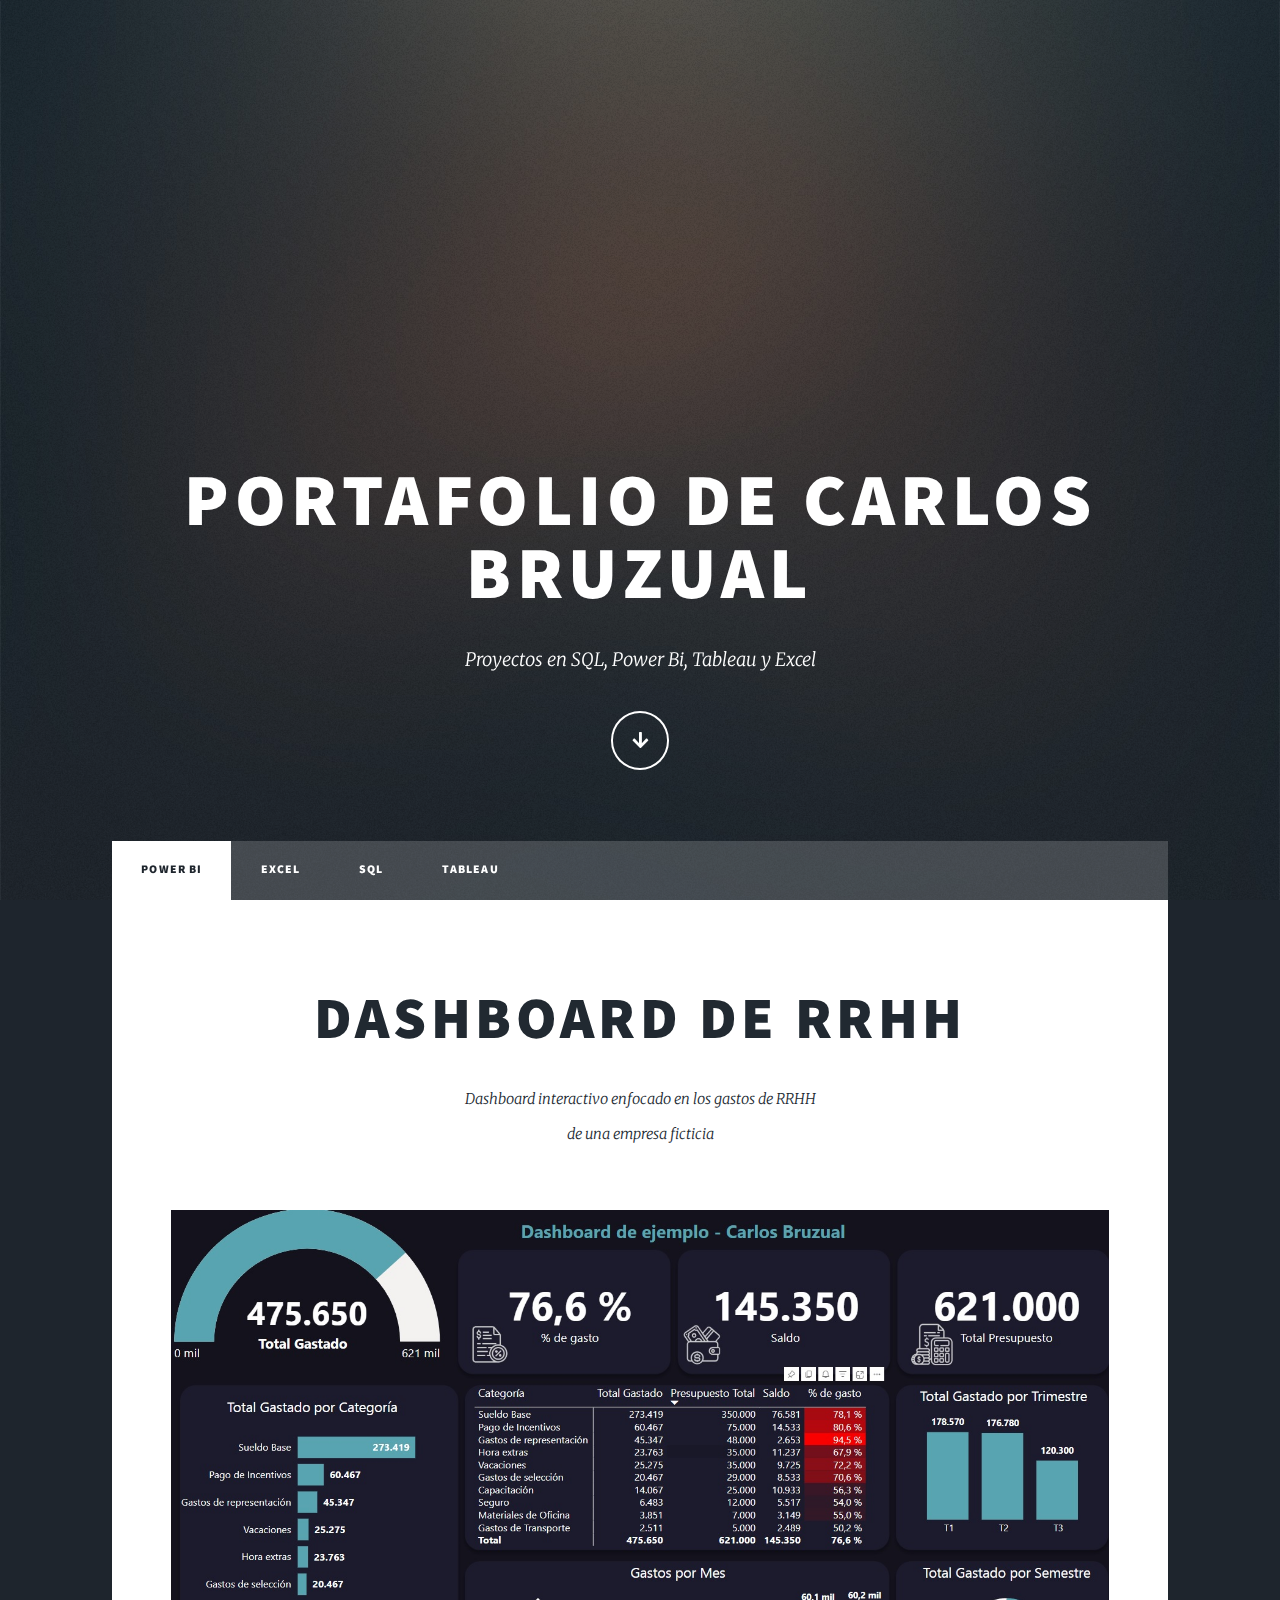
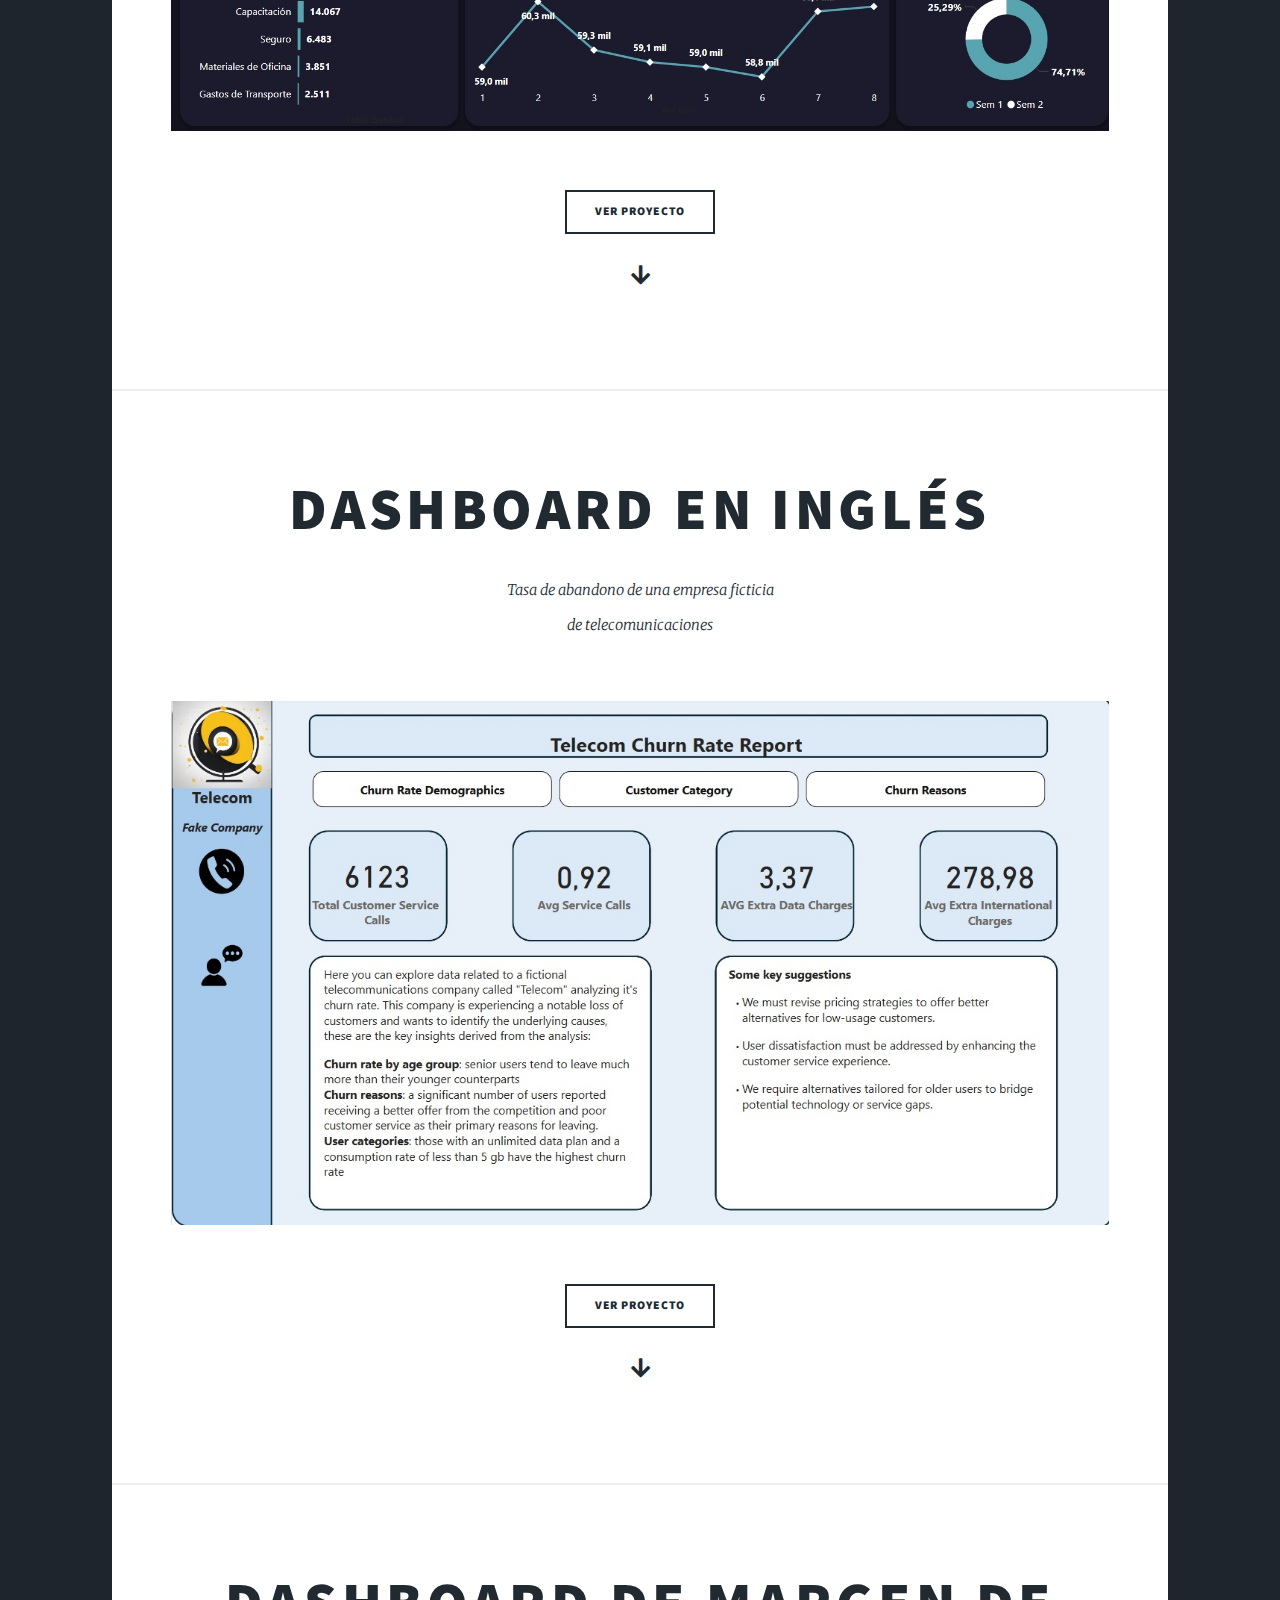
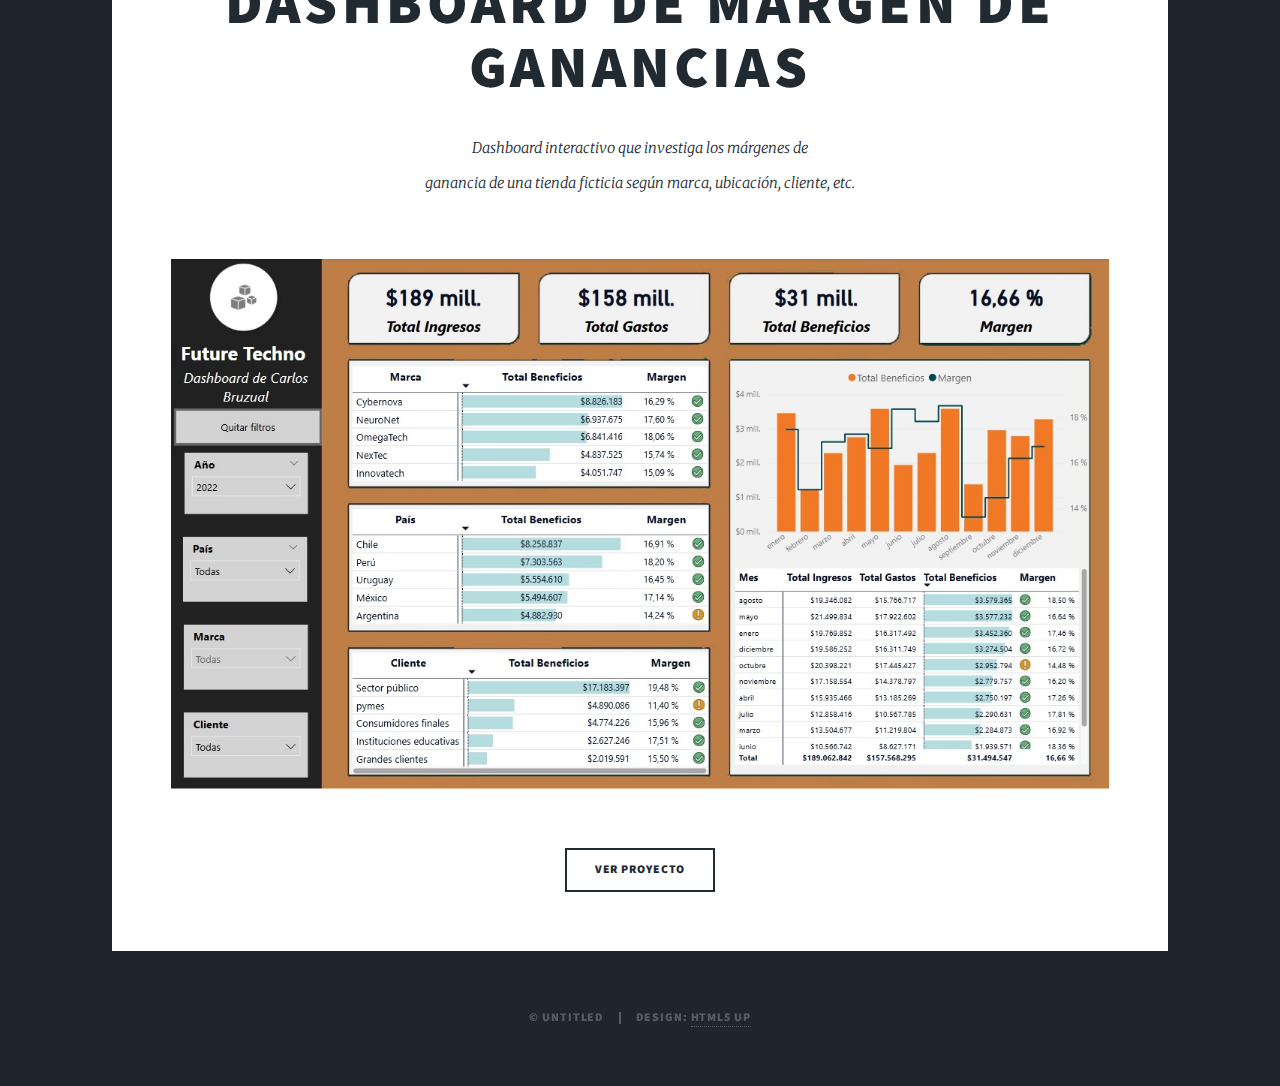
==== index.html @ a0685cdb "Add files via upload" ====
<!DOCTYPE HTML>
<html>
	<head>
		<title>Portafolio de Carlos Bruzual</title>
		<meta charset="utf-8" />
		<meta name="viewport" content="width=device-width, initial-scale=1, user-scalable=no" />
		<link rel="stylesheet" href="assets/css/main.css" />
		<noscript><link rel="stylesheet" href="assets/css/noscript.css" /></noscript>
	</head>
	<body class="is-preload">

		<!-- Wrapper -->
		<div id="wrapper">

			<!-- Intro -->
			<div id="intro">
				<h1>Portafolio de Carlos Bruzual<br /></h1>
				<p>Proyectos en SQL, Power Bi, Tableau y Excel</p>
				<ul class="actions">
					<li><a href="#main" class="button icon solid solo fa-arrow-down scrolly">Continuar</a></li>
				</ul>
			</div>

			<!-- Nav -->
			<nav id="nav">
				<ul class="links">
					<li class="active"><a href="index.html">Power Bi</a></li>
					<li><a href="excel.html">Excel</a></li>
					<li><a href="sql.html">SQL</a></li>
					<li><a href="tableau.html">Tableau</a></li>
				</ul>
			</nav>

<style>
    .arrow-large {
        font-size: 1.5em; /* 30% más grande */
    }
</style>

<!-- Main -->
<div id="main">

<!-- Post 1 -->
<section class="post" id="dashboard-1" style="margin-bottom: 2rem;">
    <header class="major">
        <h2>Dashboard de RRHH</h2>
        <p>Dashboard interactivo enfocado en los gastos de RRHH<br />
            de una empresa ficticia</p>
    </header>
    <div class="image main"><img src="images/pic01.jpg" alt="" /></div>
    <div class="actions" style="text-align: center;">
        <a href="https://github.com/CarlosBgx/Portafolio-PowerBi-RRHH" class="button" target="_blank">Ver proyecto</a>
    </div>
    <div style="text-align: center; margin-top: 1rem;">
        <a href="#dashboard-2" class="icon solid solo fa-arrow-down scrolly arrow-large"> </a>
    </div>
</section>

<!-- Post 2 -->
<section class="post" id="dashboard-2" style="margin-bottom: 2rem;">
    <header class="major">
        <h2>Dashboard en inglés</h2>
        <p>Tasa de abandono de una empresa ficticia<br />
            de telecomunicaciones</p>
    </header>
    <div class="image main"><img src="images/pic02.jpg" alt="" /></div>
    <div class="actions" style="text-align: center;">
        <a href="https://github.com/CarlosBgx/PowerBi-Telecom" class="button" target="_blank">Ver proyecto</a>
    </div>
    <div style="text-align: center; margin-top: 1rem;">
        <a href="#dashboard-3" class="icon solid solo fa-arrow-down scrolly arrow-large"> </a>
    </div>
</section>

<!-- Post 3 -->
<section class="post" id="dashboard-3" style="margin-bottom: 2rem;">
    <header class="major">
        <h2>Dashboard de margen de ganancias</h2>
        <p>Dashboard interactivo que investiga los márgenes de<br />
            ganancia de una tienda ficticia según marca, ubicación, cliente, etc.</p>
    </header>
    <div class="image main"><img src="images/pic03.jpg" alt="" /></div>
    <div class="actions" style="text-align: center;">
        <a href="https://github.com/CarlosBgx/PowerBi--Future-Techno" class="button" target="_blank">Ver proyecto</a>
    </div>
</section>

</div>

			<!-- Copyright -->
			<div id="copyright">
				<ul><li>&copy; Untitled</li><li>Design: <a href="https://html5up.net">HTML5 UP</a></li></ul>
			</div>

		</div>

		<!-- Scripts -->
		<script src="assets/js/jquery.min.js"></script>
		<script src="assets/js/jquery.scrollex.min.js"></script>
		<script src="assets/js/jquery.scrolly.min.js"></script>
		<script src="assets/js/browser.min.js"></script>
		<script src="assets/js/breakpoints.min.js"></script>
		<script src="assets/js/util.js"></script>
		<script src="assets/js/main.js"></script>

	</body>
</html>
---- assets/css/main.css ----
@import url(fontawesome-all.min.css);
@import url("https://fonts.googleapis.com/css?family=Merriweather:300,700,300italic,700italic|Source+Sans+Pro:900");

/*
	Massively by HTML5 UP
	html5up.net | @ajlkn
	Free for personal and commercial use under the CCA 3.0 license (html5up.net/license)
*/

html, body, div, span, applet, object,
iframe, h1, h2, h3, h4, h5, h6, p, blockquote,
pre, a, abbr, acronym, address, big, cite,
code, del, dfn, em, img, ins, kbd, q, s, samp,
small, strike, strong, sub, sup, tt, var, b,
u, i, center, dl, dt, dd, ol, ul, li, fieldset,
form, label, legend, table, caption, tbody,
tfoot, thead, tr, th, td, article, aside,
canvas, details, embed, figure, figcaption,
footer, header, hgroup, menu, nav, output, ruby,
section, summary, time, mark, audio, video {
	margin: 0;
	padding: 0;
	border: 0;
	font-size: 100%;
	font: inherit;
	vertical-align: baseline;}

article, aside, details, figcaption, figure,
footer, header, hgroup, menu, nav, section {
	display: block;}

body {
	line-height: 1;
}

ol, ul {
	list-style: none;
}

blockquote, q {
	quotes: none;
}

	blockquote:before, blockquote:after, q:before, q:after {
		content: '';
		content: none;
	}

table {
	border-collapse: collapse;
	border-spacing: 0;
}

body {
	-webkit-text-size-adjust: none;
}

mark {
	background-color: transparent;
	color: inherit;
}

input::-moz-focus-inner {
	border: 0;
	padding: 0;
}

input, select, textarea {
	-moz-appearance: none;
	-webkit-appearance: none;
	-ms-appearance: none;
	appearance: none;
}

/* Basic */

	@-ms-viewport {
		width: device-width;
	}

	body {
		-ms-overflow-style: scrollbar;
	}

	@media screen and (max-width: 480px) {

		html, body {
			min-width: 320px;
		}

	}

	html {
		box-sizing: border-box;
	}

	*, *:before, *:after {
		box-sizing: inherit;
	}

	body {
		background-color: #1e252d;
	}

		body.is-preload *, body.is-preload *:before, body.is-preload *:after {
			-moz-animation: none !important;
			-webkit-animation: none !important;
			-ms-animation: none !important;
			animation: none !important;
			-moz-transition: none !important;
			-webkit-transition: none !important;
			-ms-transition: none !important;
			transition: none !important;
		}

/* Type */

	html {
		font-size: 16pt;
	}

		@media screen and (max-width: 1680px) {

			html {
				font-size: 12pt;
			}

		}

		@media screen and (max-width: 1280px) {

			html {
				font-size: 11pt;
			}

		}

		@media screen and (max-width: 360px) {

			html {
				font-size: 10pt;
			}

		}

	body {
		color: #212931;
	}

	body, input, select, textarea {
		font-family: "Merriweather", Georgia, serif;
		font-weight: 300;
		font-size: 1rem;
		line-height: 2.375;
	}

	a {
		-moz-transition: color 0.2s ease-in-out, background-color 0.2s ease-in-out, border-color 0.2s ease-in-out, box-shadow 0.2s ease-in-out;
		-webkit-transition: color 0.2s ease-in-out, background-color 0.2s ease-in-out, border-color 0.2s ease-in-out, box-shadow 0.2s ease-in-out;
		-ms-transition: color 0.2s ease-in-out, background-color 0.2s ease-in-out, border-color 0.2s ease-in-out, box-shadow 0.2s ease-in-out;
		transition: color 0.2s ease-in-out, background-color 0.2s ease-in-out, border-color 0.2s ease-in-out, box-shadow 0.2s ease-in-out;
		border-bottom: dotted 1px;
		text-decoration: none;
	}

		a:hover {
			border-bottom-color: transparent;
		}

	strong, b {
		font-weight: 600;
	}

	em, i {
		font-style: italic;
	}

	p {
		text-align: justify;
		margin: 0 0 2rem 0;
	}

	h1, h2, h3, h4, h5, h6 {
		font-family: "Source Sans Pro", Helvetica, sans-serif;
		font-weight: 900;
		line-height: 1.5;
		letter-spacing: 0.075em;
		text-transform: uppercase;
		margin: 0 0 1rem 0;
	}

		h1 a, h2 a, h3 a, h4 a, h5 a, h6 a {
			border-bottom: 0;
			color: inherit;
			text-decoration: none;
		}

	h1 {
		font-size: 4rem;
		line-height: 1.1;
		margin: 0 0 2rem 0;
	}

	h2 {
		font-size: 1.75rem;
		line-height: 1.3;
		margin: 0 0 1.5rem 0;
	}

	h3 {
		font-size: 1.25rem;
		margin: 0 0 1.5rem 0;
	}

	h4 {
		font-size: 1rem;
	}

	h5 {
		font-size: 0.9rem;
	}

	h6 {
		font-size: 0.8rem;
	}

	sub {
		font-size: 0.8rem;
		position: relative;
		top: 0.5rem;
	}

	sup {
		font-size: 0.8rem;
		position: relative;
		top: -0.5rem;
	}

	blockquote {
		border-left: solid 4px;
		font-style: italic;
		margin: 0 0 2rem 0;
		padding: 0.5rem 0 0.5rem 2rem;
	}

	code {
		border: solid 2px;
		font-family: "Courier New", monospace;
		font-size: 0.9rem;
		margin: 0 0.25rem;
		padding: 0.25rem 0.65rem;
	}

	pre {
		-webkit-overflow-scrolling: touch;
		font-family: "Courier New", monospace;
		font-size: 0.9rem;
		margin: 0 0 2rem 0;
	}

		pre code {
			display: block;
			line-height: 1.75;
			padding: 1rem 1.5rem;
			overflow-x: auto;
		}

	hr {
		border: 0;
		border-bottom: solid 2px;
		margin: 3rem 0;
	}

		hr.major {
			margin: 5rem 0;
		}

	.align-left {
		text-align: left;
	}

	.align-center {
		text-align: center;
	}

	.align-right {
		text-align: right;
	}

	input, select, textarea {
		color: #212931;
	}

	a {
		color: #212931;
		border-bottom-color: rgba(33, 41, 49, 0.5);
	}

		a:hover {
			border-bottom-color: transparent;
			color: #18bfef !important;
		}

	strong, b {
		color: #212931;
	}

	h1, h2, h3, h4, h5, h6 {
		color: #212931;
	}

	blockquote {
		border-left-color: #eeeeee;
	}

	code {
		background: rgba(220, 220, 220, 0.25);
		border-color: #eeeeee;
	}

	hr {
		border-bottom-color: #eeeeee;
	}

/* Row */

	.row {
		display: flex;
		flex-wrap: wrap;
		box-sizing: border-box;
		align-items: stretch;
	}

		.row > * {
			box-sizing: border-box;
		}

		.row.gtr-uniform > * > :last-child {
			margin-bottom: 0;
		}

		.row.aln-left {
			justify-content: flex-start;
		}

		.row.aln-center {
			justify-content: center;
		}

		.row.aln-right {
			justify-content: flex-end;
		}

		.row.aln-top {
			align-items: flex-start;
		}

		.row.aln-middle {
			align-items: center;
		}

		.row.aln-bottom {
			align-items: flex-end;
		}

		.row > .imp {
			order: -1;
		}

		.row > .col-1 {
			width: 8.33333%;
		}

		.row > .off-1 {
			margin-left: 8.33333%;
		}

		.row > .col-2 {
			width: 16.66667%;
		}

		.row > .off-2 {
			margin-left: 16.66667%;
		}

		.row > .col-3 {
			width: 25%;
		}

		.row > .off-3 {
			margin-left: 25%;
		}

		.row > .col-4 {
			width: 33.33333%;
		}

		.row > .off-4 {
			margin-left: 33.33333%;
		}

		.row > .col-5 {
			width: 41.66667%;
		}

		.row > .off-5 {
			margin-left: 41.66667%;
		}

		.row > .col-6 {
			width: 50%;
		}

		.row > .off-6 {
			margin-left: 50%;
		}

		.row > .col-7 {
			width: 58.33333%;
		}

		.row > .off-7 {
			margin-left: 58.33333%;
		}

		.row > .col-8 {
			width: 66.66667%;
		}

		.row > .off-8 {
			margin-left: 66.66667%;
		}

		.row > .col-9 {
			width: 75%;
		}

		.row > .off-9 {
			margin-left: 75%;
		}

		.row > .col-10 {
			width: 83.33333%;
		}

		.row > .off-10 {
			margin-left: 83.33333%;
		}

		.row > .col-11 {
			width: 91.66667%;
		}

		.row > .off-11 {
			margin-left: 91.66667%;
		}

		.row > .col-12 {
			width: 100%;
		}

		.row > .off-12 {
			margin-left: 100%;
		}

		.row.gtr-0 {
			margin-top: 0;
			margin-left: 0rem;
		}

			.row.gtr-0 > * {
				padding: 0 0 0 0rem;
			}

			.row.gtr-0.gtr-uniform {
				margin-top: 0rem;
			}

				.row.gtr-0.gtr-uniform > * {
					padding-top: 0rem;
				}

		.row.gtr-25 {
			margin-top: 0;
			margin-left: -0.375rem;
		}

			.row.gtr-25 > * {
				padding: 0 0 0 0.375rem;
			}

			.row.gtr-25.gtr-uniform {
				margin-top: -0.375rem;
			}

				.row.gtr-25.gtr-uniform > * {
					padding-top: 0.375rem;
				}

		.row.gtr-50 {
			margin-top: 0;
			margin-left: -0.75rem;
		}

			.row.gtr-50 > * {
				padding: 0 0 0 0.75rem;
			}

			.row.gtr-50.gtr-uniform {
				margin-top: -0.75rem;
			}

				.row.gtr-50.gtr-uniform > * {
					padding-top: 0.75rem;
				}

		.row {
			margin-top: 0;
			margin-left: -1.5rem;
		}

			.row > * {
				padding: 0 0 0 1.5rem;
			}

			.row.gtr-uniform {
				margin-top: -1.5rem;
			}

				.row.gtr-uniform > * {
					padding-top: 1.5rem;
				}

		.row.gtr-150 {
			margin-top: 0;
			margin-left: -2.25rem;
		}

			.row.gtr-150 > * {
				padding: 0 0 0 2.25rem;
			}

			.row.gtr-150.gtr-uniform {
				margin-top: -2.25rem;
			}

				.row.gtr-150.gtr-uniform > * {
					padding-top: 2.25rem;
				}

		.row.gtr-200 {
			margin-top: 0;
			margin-left: -3rem;
		}

			.row.gtr-200 > * {
				padding: 0 0 0 3rem;
			}

			.row.gtr-200.gtr-uniform {
				margin-top: -3rem;
			}

				.row.gtr-200.gtr-uniform > * {
					padding-top: 3rem;
				}

		@media screen and (max-width: 1680px) {

			.row {
				display: flex;
				flex-wrap: wrap;
				box-sizing: border-box;
				align-items: stretch;
			}

				.row > * {
					box-sizing: border-box;
				}

				.row.gtr-uniform > * > :last-child {
					margin-bottom: 0;
				}

				.row.aln-left {
					justify-content: flex-start;
				}

				.row.aln-center {
					justify-content: center;
				}

				.row.aln-right {
					justify-content: flex-end;
				}

				.row.aln-top {
					align-items: flex-start;
				}

				.row.aln-middle {
					align-items: center;
				}

				.row.aln-bottom {
					align-items: flex-end;
				}

				.row > .imp-xlarge {
					order: -1;
				}

				.row > .col-1-xlarge {
					width: 8.33333%;
				}

				.row > .off-1-xlarge {
					margin-left: 8.33333%;
				}

				.row > .col-2-xlarge {
					width: 16.66667%;
				}

				.row > .off-2-xlarge {
					margin-left: 16.66667%;
				}

				.row > .col-3-xlarge {
					width: 25%;
				}

				.row > .off-3-xlarge {
					margin-left: 25%;
				}

				.row > .col-4-xlarge {
					width: 33.33333%;
				}

				.row > .off-4-xlarge {
					margin-left: 33.33333%;
				}

				.row > .col-5-xlarge {
					width: 41.66667%;
				}

				.row > .off-5-xlarge {
					margin-left: 41.66667%;
				}

				.row > .col-6-xlarge {
					width: 50%;
				}

				.row > .off-6-xlarge {
					margin-left: 50%;
				}

				.row > .col-7-xlarge {
					width: 58.33333%;
				}

				.row > .off-7-xlarge {
					margin-left: 58.33333%;
				}

				.row > .col-8-xlarge {
					width: 66.66667%;
				}

				.row > .off-8-xlarge {
					margin-left: 66.66667%;
				}

				.row > .col-9-xlarge {
					width: 75%;
				}

				.row > .off-9-xlarge {
					margin-left: 75%;
				}

				.row > .col-10-xlarge {
					width: 83.33333%;
				}

				.row > .off-10-xlarge {
					margin-left: 83.33333%;
				}

				.row > .col-11-xlarge {
					width: 91.66667%;
				}

				.row > .off-11-xlarge {
					margin-left: 91.66667%;
				}

				.row > .col-12-xlarge {
					width: 100%;
				}

				.row > .off-12-xlarge {
					margin-left: 100%;
				}

				.row.gtr-0 {
					margin-top: 0;
					margin-left: 0rem;
				}

					.row.gtr-0 > * {
						padding: 0 0 0 0rem;
					}

					.row.gtr-0.gtr-uniform {
						margin-top: 0rem;
					}

						.row.gtr-0.gtr-uniform > * {
							padding-top: 0rem;
						}

				.row.gtr-25 {
					margin-top: 0;
					margin-left: -0.375rem;
				}

					.row.gtr-25 > * {
						padding: 0 0 0 0.375rem;
					}

					.row.gtr-25.gtr-uniform {
						margin-top: -0.375rem;
					}

						.row.gtr-25.gtr-uniform > * {
							padding-top: 0.375rem;
						}

				.row.gtr-50 {
					margin-top: 0;
					margin-left: -0.75rem;
				}

					.row.gtr-50 > * {
						padding: 0 0 0 0.75rem;
					}

					.row.gtr-50.gtr-uniform {
						margin-top: -0.75rem;
					}

						.row.gtr-50.gtr-uniform > * {
							padding-top: 0.75rem;
						}

				.row {
					margin-top: 0;
					margin-left: -1.5rem;
				}

					.row > * {
						padding: 0 0 0 1.5rem;
					}

					.row.gtr-uniform {
						margin-top: -1.5rem;
					}

						.row.gtr-uniform > * {
							padding-top: 1.5rem;
						}

				.row.gtr-150 {
					margin-top: 0;
					margin-left: -2.25rem;
				}

					.row.gtr-150 > * {
						padding: 0 0 0 2.25rem;
					}

					.row.gtr-150.gtr-uniform {
						margin-top: -2.25rem;
					}

						.row.gtr-150.gtr-uniform > * {
							padding-top: 2.25rem;
						}

				.row.gtr-200 {
					margin-top: 0;
					margin-left: -3rem;
				}

					.row.gtr-200 > * {
						padding: 0 0 0 3rem;
					}

					.row.gtr-200.gtr-uniform {
						margin-top: -3rem;
					}

						.row.gtr-200.gtr-uniform > * {
							padding-top: 3rem;
						}

		}

		@media screen and (max-width: 1280px) {

			.row {
				display: flex;
				flex-wrap: wrap;
				box-sizing: border-box;
				align-items: stretch;
			}

				.row > * {
					box-sizing: border-box;
				}

				.row.gtr-uniform > * > :last-child {
					margin-bottom: 0;
				}

				.row.aln-left {
					justify-content: flex-start;
				}

				.row.aln-center {
					justify-content: center;
				}

				.row.aln-right {
					justify-content: flex-end;
				}

				.row.aln-top {
					align-items: flex-start;
				}

				.row.aln-middle {
					align-items: center;
				}

				.row.aln-bottom {
					align-items: flex-end;
				}

				.row > .imp-large {
					order: -1;
				}

				.row > .col-1-large {
					width: 8.33333%;
				}

				.row > .off-1-large {
					margin-left: 8.33333%;
				}

				.row > .col-2-large {
					width: 16.66667%;
				}

				.row > .off-2-large {
					margin-left: 16.66667%;
				}

				.row > .col-3-large {
					width: 25%;
				}

				.row > .off-3-large {
					margin-left: 25%;
				}

				.row > .col-4-large {
					width: 33.33333%;
				}

				.row > .off-4-large {
					margin-left: 33.33333%;
				}

				.row > .col-5-large {
					width: 41.66667%;
				}

				.row > .off-5-large {
					margin-left: 41.66667%;
				}

				.row > .col-6-large {
					width: 50%;
				}

				.row > .off-6-large {
					margin-left: 50%;
				}

				.row > .col-7-large {
					width: 58.33333%;
				}

				.row > .off-7-large {
					margin-left: 58.33333%;
				}

				.row > .col-8-large {
					width: 66.66667%;
				}

				.row > .off-8-large {
					margin-left: 66.66667%;
				}

				.row > .col-9-large {
					width: 75%;
				}

				.row > .off-9-large {
					margin-left: 75%;
				}

				.row > .col-10-large {
					width: 83.33333%;
				}

				.row > .off-10-large {
					margin-left: 83.33333%;
				}

				.row > .col-11-large {
					width: 91.66667%;
				}

				.row > .off-11-large {
					margin-left: 91.66667%;
				}

				.row > .col-12-large {
					width: 100%;
				}

				.row > .off-12-large {
					margin-left: 100%;
				}

				.row.gtr-0 {
					margin-top: 0;
					margin-left: 0rem;
				}

					.row.gtr-0 > * {
						padding: 0 0 0 0rem;
					}

					.row.gtr-0.gtr-uniform {
						margin-top: 0rem;
					}

						.row.gtr-0.gtr-uniform > * {
							padding-top: 0rem;
						}

				.row.gtr-25 {
					margin-top: 0;
					margin-left: -0.375rem;
				}

					.row.gtr-25 > * {
						padding: 0 0 0 0.375rem;
					}

					.row.gtr-25.gtr-uniform {
						margin-top: -0.375rem;
					}

						.row.gtr-25.gtr-uniform > * {
							padding-top: 0.375rem;
						}

				.row.gtr-50 {
					margin-top: 0;
					margin-left: -0.75rem;
				}

					.row.gtr-50 > * {
						padding: 0 0 0 0.75rem;
					}

					.row.gtr-50.gtr-uniform {
						margin-top: -0.75rem;
					}

						.row.gtr-50.gtr-uniform > * {
							padding-top: 0.75rem;
						}

				.row {
					margin-top: 0;
					margin-left: -1.5rem;
				}

					.row > * {
						padding: 0 0 0 1.5rem;
					}

					.row.gtr-uniform {
						margin-top: -1.5rem;
					}

						.row.gtr-uniform > * {
							padding-top: 1.5rem;
						}

				.row.gtr-150 {
					margin-top: 0;
					margin-left: -2.25rem;
				}

					.row.gtr-150 > * {
						padding: 0 0 0 2.25rem;
					}

					.row.gtr-150.gtr-uniform {
						margin-top: -2.25rem;
					}

						.row.gtr-150.gtr-uniform > * {
							padding-top: 2.25rem;
						}

				.row.gtr-200 {
					margin-top: 0;
					margin-left: -3rem;
				}

					.row.gtr-200 > * {
						padding: 0 0 0 3rem;
					}

					.row.gtr-200.gtr-uniform {
						margin-top: -3rem;
					}

						.row.gtr-200.gtr-uniform > * {
							padding-top: 3rem;
						}

		}

		@media screen and (max-width: 980px) {

			.row {
				display: flex;
				flex-wrap: wrap;
				box-sizing: border-box;
				align-items: stretch;
			}

				.row > * {
					box-sizing: border-box;
				}

				.row.gtr-uniform > * > :last-child {
					margin-bottom: 0;
				}

				.row.aln-left {
					justify-content: flex-start;
				}

				.row.aln-center {
					justify-content: center;
				}

				.row.aln-right {
					justify-content: flex-end;
				}

				.row.aln-top {
					align-items: flex-start;
				}

				.row.aln-middle {
					align-items: center;
				}

				.row.aln-bottom {
					align-items: flex-end;
				}

				.row > .imp-medium {
					order: -1;
				}

				.row > .col-1-medium {
					width: 8.33333%;
				}

				.row > .off-1-medium {
					margin-left: 8.33333%;
				}

				.row > .col-2-medium {
					width: 16.66667%;
				}

				.row > .off-2-medium {
					margin-left: 16.66667%;
				}

				.row > .col-3-medium {
					width: 25%;
				}

				.row > .off-3-medium {
					margin-left: 25%;
				}

				.row > .col-4-medium {
					width: 33.33333%;
				}

				.row > .off-4-medium {
					margin-left: 33.33333%;
				}

				.row > .col-5-medium {
					width: 41.66667%;
				}

				.row > .off-5-medium {
					margin-left: 41.66667%;
				}

				.row > .col-6-medium {
					width: 50%;
				}

				.row > .off-6-medium {
					margin-left: 50%;
				}

				.row > .col-7-medium {
					width: 58.33333%;
				}

				.row > .off-7-medium {
					margin-left: 58.33333%;
				}

				.row > .col-8-medium {
					width: 66.66667%;
				}

				.row > .off-8-medium {
					margin-left: 66.66667%;
				}

				.row > .col-9-medium {
					width: 75%;
				}

				.row > .off-9-medium {
					margin-left: 75%;
				}

				.row > .col-10-medium {
					width: 83.33333%;
				}

				.row > .off-10-medium {
					margin-left: 83.33333%;
				}

				.row > .col-11-medium {
					width: 91.66667%;
				}

				.row > .off-11-medium {
					margin-left: 91.66667%;
				}

				.row > .col-12-medium {
					width: 100%;
				}

				.row > .off-12-medium {
					margin-left: 100%;
				}

				.row.gtr-0 {
					margin-top: 0;
					margin-left: 0rem;
				}

					.row.gtr-0 > * {
						padding: 0 0 0 0rem;
					}

					.row.gtr-0.gtr-uniform {
						margin-top: 0rem;
					}

						.row.gtr-0.gtr-uniform > * {
							padding-top: 0rem;
						}

				.row.gtr-25 {
					margin-top: 0;
					margin-left: -0.375rem;
				}

					.row.gtr-25 > * {
						padding: 0 0 0 0.375rem;
					}

					.row.gtr-25.gtr-uniform {
						margin-top: -0.375rem;
					}

						.row.gtr-25.gtr-uniform > * {
							padding-top: 0.375rem;
						}

				.row.gtr-50 {
					margin-top: 0;
					margin-left: -0.75rem;
				}

					.row.gtr-50 > * {
						padding: 0 0 0 0.75rem;
					}

					.row.gtr-50.gtr-uniform {
						margin-top: -0.75rem;
					}

						.row.gtr-50.gtr-uniform > * {
							padding-top: 0.75rem;
						}

				.row {
					margin-top: 0;
					margin-left: -1.5rem;
				}

					.row > * {
						padding: 0 0 0 1.5rem;
					}

					.row.gtr-uniform {
						margin-top: -1.5rem;
					}

						.row.gtr-uniform > * {
							padding-top: 1.5rem;
						}

				.row.gtr-150 {
					margin-top: 0;
					margin-left: -2.25rem;
				}

					.row.gtr-150 > * {
						padding: 0 0 0 2.25rem;
					}

					.row.gtr-150.gtr-uniform {
						margin-top: -2.25rem;
					}

						.row.gtr-150.gtr-uniform > * {
							padding-top: 2.25rem;
						}

				.row.gtr-200 {
					margin-top: 0;
					margin-left: -3rem;
				}

					.row.gtr-200 > * {
						padding: 0 0 0 3rem;
					}

					.row.gtr-200.gtr-uniform {
						margin-top: -3rem;
					}

						.row.gtr-200.gtr-uniform > * {
							padding-top: 3rem;
						}

		}

		@media screen and (max-width: 736px) {

			.row {
				display: flex;
				flex-wrap: wrap;
				box-sizing: border-box;
				align-items: stretch;
			}

				.row > * {
					box-sizing: border-box;
				}

				.row.gtr-uniform > * > :last-child {
					margin-bottom: 0;
				}

				.row.aln-left {
					justify-content: flex-start;
				}

				.row.aln-center {
					justify-content: center;
				}

				.row.aln-right {
					justify-content: flex-end;
				}

				.row.aln-top {
					align-items: flex-start;
				}

				.row.aln-middle {
					align-items: center;
				}

				.row.aln-bottom {
					align-items: flex-end;
				}

				.row > .imp-small {
					order: -1;
				}

				.row > .col-1-small {
					width: 8.33333%;
				}

				.row > .off-1-small {
					margin-left: 8.33333%;
				}

				.row > .col-2-small {
					width: 16.66667%;
				}

				.row > .off-2-small {
					margin-left: 16.66667%;
				}

				.row > .col-3-small {
					width: 25%;
				}

				.row > .off-3-small {
					margin-left: 25%;
				}

				.row > .col-4-small {
					width: 33.33333%;
				}

				.row > .off-4-small {
					margin-left: 33.33333%;
				}

				.row > .col-5-small {
					width: 41.66667%;
				}

				.row > .off-5-small {
					margin-left: 41.66667%;
				}

				.row > .col-6-small {
					width: 50%;
				}

				.row > .off-6-small {
					margin-left: 50%;
				}

				.row > .col-7-small {
					width: 58.33333%;
				}

				.row > .off-7-small {
					margin-left: 58.33333%;
				}

				.row > .col-8-small {
					width: 66.66667%;
				}

				.row > .off-8-small {
					margin-left: 66.66667%;
				}

				.row > .col-9-small {
					width: 75%;
				}

				.row > .off-9-small {
					margin-left: 75%;
				}

				.row > .col-10-small {
					width: 83.33333%;
				}

				.row > .off-10-small {
					margin-left: 83.33333%;
				}

				.row > .col-11-small {
					width: 91.66667%;
				}

				.row > .off-11-small {
					margin-left: 91.66667%;
				}

				.row > .col-12-small {
					width: 100%;
				}

				.row > .off-12-small {
					margin-left: 100%;
				}

				.row.gtr-0 {
					margin-top: 0;
					margin-left: 0rem;
				}

					.row.gtr-0 > * {
						padding: 0 0 0 0rem;
					}

					.row.gtr-0.gtr-uniform {
						margin-top: 0rem;
					}

						.row.gtr-0.gtr-uniform > * {
							padding-top: 0rem;
						}

				.row.gtr-25 {
					margin-top: 0;
					margin-left: -0.375rem;
				}

					.row.gtr-25 > * {
						padding: 0 0 0 0.375rem;
					}

					.row.gtr-25.gtr-uniform {
						margin-top: -0.375rem;
					}

						.row.gtr-25.gtr-uniform > * {
							padding-top: 0.375rem;
						}

				.row.gtr-50 {
					margin-top: 0;
					margin-left: -0.75rem;
				}

					.row.gtr-50 > * {
						padding: 0 0 0 0.75rem;
					}

					.row.gtr-50.gtr-uniform {
						margin-top: -0.75rem;
					}

						.row.gtr-50.gtr-uniform > * {
							padding-top: 0.75rem;
						}

				.row {
					margin-top: 0;
					margin-left: -1.5rem;
				}

					.row > * {
						padding: 0 0 0 1.5rem;
					}

					.row.gtr-uniform {
						margin-top: -1.5rem;
					}

						.row.gtr-uniform > * {
							padding-top: 1.5rem;
						}

				.row.gtr-150 {
					margin-top: 0;
					margin-left: -2.25rem;
				}

					.row.gtr-150 > * {
						padding: 0 0 0 2.25rem;
					}

					.row.gtr-150.gtr-uniform {
						margin-top: -2.25rem;
					}

						.row.gtr-150.gtr-uniform > * {
							padding-top: 2.25rem;
						}

				.row.gtr-200 {
					margin-top: 0;
					margin-left: -3rem;
				}

					.row.gtr-200 > * {
						padding: 0 0 0 3rem;
					}

					.row.gtr-200.gtr-uniform {
						margin-top: -3rem;
					}

						.row.gtr-200.gtr-uniform > * {
							padding-top: 3rem;
						}

		}

		@media screen and (max-width: 480px) {

			.row {
				display: flex;
				flex-wrap: wrap;
				box-sizing: border-box;
				align-items: stretch;
			}

				.row > * {
					box-sizing: border-box;
				}

				.row.gtr-uniform > * > :last-child {
					margin-bottom: 0;
				}

				.row.aln-left {
					justify-content: flex-start;
				}

				.row.aln-center {
					justify-content: center;
				}

				.row.aln-right {
					justify-content: flex-end;
				}

				.row.aln-top {
					align-items: flex-start;
				}

				.row.aln-middle {
					align-items: center;
				}

				.row.aln-bottom {
					align-items: flex-end;
				}

				.row > .imp-xsmall {
					order: -1;
				}

				.row > .col-1-xsmall {
					width: 8.33333%;
				}

				.row > .off-1-xsmall {
					margin-left: 8.33333%;
				}

				.row > .col-2-xsmall {
					width: 16.66667%;
				}

				.row > .off-2-xsmall {
					margin-left: 16.66667%;
				}

				.row > .col-3-xsmall {
					width: 25%;
				}

				.row > .off-3-xsmall {
					margin-left: 25%;
				}

				.row > .col-4-xsmall {
					width: 33.33333%;
				}

				.row > .off-4-xsmall {
					margin-left: 33.33333%;
				}

				.row > .col-5-xsmall {
					width: 41.66667%;
				}

				.row > .off-5-xsmall {
					margin-left: 41.66667%;
				}

				.row > .col-6-xsmall {
					width: 50%;
				}

				.row > .off-6-xsmall {
					margin-left: 50%;
				}

				.row > .col-7-xsmall {
					width: 58.33333%;
				}

				.row > .off-7-xsmall {
					margin-left: 58.33333%;
				}

				.row > .col-8-xsmall {
					width: 66.66667%;
				}

				.row > .off-8-xsmall {
					margin-left: 66.66667%;
				}

				.row > .col-9-xsmall {
					width: 75%;
				}

				.row > .off-9-xsmall {
					margin-left: 75%;
				}

				.row > .col-10-xsmall {
					width: 83.33333%;
				}

				.row > .off-10-xsmall {
					margin-left: 83.33333%;
				}

				.row > .col-11-xsmall {
					width: 91.66667%;
				}

				.row > .off-11-xsmall {
					margin-left: 91.66667%;
				}

				.row > .col-12-xsmall {
					width: 100%;
				}

				.row > .off-12-xsmall {
					margin-left: 100%;
				}

				.row.gtr-0 {
					margin-top: 0;
					margin-left: 0rem;
				}

					.row.gtr-0 > * {
						padding: 0 0 0 0rem;
					}

					.row.gtr-0.gtr-uniform {
						margin-top: 0rem;
					}

						.row.gtr-0.gtr-uniform > * {
							padding-top: 0rem;
						}

				.row.gtr-25 {
					margin-top: 0;
					margin-left: -0.375rem;
				}

					.row.gtr-25 > * {
						padding: 0 0 0 0.375rem;
					}

					.row.gtr-25.gtr-uniform {
						margin-top: -0.375rem;
					}

						.row.gtr-25.gtr-uniform > * {
							padding-top: 0.375rem;
						}

				.row.gtr-50 {
					margin-top: 0;
					margin-left: -0.75rem;
				}

					.row.gtr-50 > * {
						padding: 0 0 0 0.75rem;
					}

					.row.gtr-50.gtr-uniform {
						margin-top: -0.75rem;
					}

						.row.gtr-50.gtr-uniform > * {
							padding-top: 0.75rem;
						}

				.row {
					margin-top: 0;
					margin-left: -1.5rem;
				}

					.row > * {
						padding: 0 0 0 1.5rem;
					}

					.row.gtr-uniform {
						margin-top: -1.5rem;
					}

						.row.gtr-uniform > * {
							padding-top: 1.5rem;
						}

				.row.gtr-150 {
					margin-top: 0;
					margin-left: -2.25rem;
				}

					.row.gtr-150 > * {
						padding: 0 0 0 2.25rem;
					}

					.row.gtr-150.gtr-uniform {
						margin-top: -2.25rem;
					}

						.row.gtr-150.gtr-uniform > * {
							padding-top: 2.25rem;
						}

				.row.gtr-200 {
					margin-top: 0;
					margin-left: -3rem;
				}

					.row.gtr-200 > * {
						padding: 0 0 0 3rem;
					}

					.row.gtr-200.gtr-uniform {
						margin-top: -3rem;
					}

						.row.gtr-200.gtr-uniform > * {
							padding-top: 3rem;
						}

		}

		@media screen and (max-width: 360px) {

			.row {
				display: flex;
				flex-wrap: wrap;
				box-sizing: border-box;
				align-items: stretch;
			}

				.row > * {
					box-sizing: border-box;
				}

				.row.gtr-uniform > * > :last-child {
					margin-bottom: 0;
				}

				.row.aln-left {
					justify-content: flex-start;
				}

				.row.aln-center {
					justify-content: center;
				}

				.row.aln-right {
					justify-content: flex-end;
				}

				.row.aln-top {
					align-items: flex-start;
				}

				.row.aln-middle {
					align-items: center;
				}

				.row.aln-bottom {
					align-items: flex-end;
				}

				.row > .imp-xxsmall {
					order: -1;
				}

				.row > .col-1-xxsmall {
					width: 8.33333%;
				}

				.row > .off-1-xxsmall {
					margin-left: 8.33333%;
				}

				.row > .col-2-xxsmall {
					width: 16.66667%;
				}

				.row > .off-2-xxsmall {
					margin-left: 16.66667%;
				}

				.row > .col-3-xxsmall {
					width: 25%;
				}

				.row > .off-3-xxsmall {
					margin-left: 25%;
				}

				.row > .col-4-xxsmall {
					width: 33.33333%;
				}

				.row > .off-4-xxsmall {
					margin-left: 33.33333%;
				}

				.row > .col-5-xxsmall {
					width: 41.66667%;
				}

				.row > .off-5-xxsmall {
					margin-left: 41.66667%;
				}

				.row > .col-6-xxsmall {
					width: 50%;
				}

				.row > .off-6-xxsmall {
					margin-left: 50%;
				}

				.row > .col-7-xxsmall {
					width: 58.33333%;
				}

				.row > .off-7-xxsmall {
					margin-left: 58.33333%;
				}

				.row > .col-8-xxsmall {
					width: 66.66667%;
				}

				.row > .off-8-xxsmall {
					margin-left: 66.66667%;
				}

				.row > .col-9-xxsmall {
					width: 75%;
				}

				.row > .off-9-xxsmall {
					margin-left: 75%;
				}

				.row > .col-10-xxsmall {
					width: 83.33333%;
				}

				.row > .off-10-xxsmall {
					margin-left: 83.33333%;
				}

				.row > .col-11-xxsmall {
					width: 91.66667%;
				}

				.row > .off-11-xxsmall {
					margin-left: 91.66667%;
				}

				.row > .col-12-xxsmall {
					width: 100%;
				}

				.row > .off-12-xxsmall {
					margin-left: 100%;
				}

				.row.gtr-0 {
					margin-top: 0;
					margin-left: 0rem;
				}

					.row.gtr-0 > * {
						padding: 0 0 0 0rem;
					}

					.row.gtr-0.gtr-uniform {
						margin-top: 0rem;
					}

						.row.gtr-0.gtr-uniform > * {
							padding-top: 0rem;
						}

				.row.gtr-25 {
					margin-top: 0;
					margin-left: -0.375rem;
				}

					.row.gtr-25 > * {
						padding: 0 0 0 0.375rem;
					}

					.row.gtr-25.gtr-uniform {
						margin-top: -0.375rem;
					}

						.row.gtr-25.gtr-uniform > * {
							padding-top: 0.375rem;
						}

				.row.gtr-50 {
					margin-top: 0;
					margin-left: -0.75rem;
				}

					.row.gtr-50 > * {
						padding: 0 0 0 0.75rem;
					}

					.row.gtr-50.gtr-uniform {
						margin-top: -0.75rem;
					}

						.row.gtr-50.gtr-uniform > * {
							padding-top: 0.75rem;
						}

				.row {
					margin-top: 0;
					margin-left: -1.5rem;
				}

					.row > * {
						padding: 0 0 0 1.5rem;
					}

					.row.gtr-uniform {
						margin-top: -1.5rem;
					}

						.row.gtr-uniform > * {
							padding-top: 1.5rem;
						}

				.row.gtr-150 {
					margin-top: 0;
					margin-left: -2.25rem;
				}

					.row.gtr-150 > * {
						padding: 0 0 0 2.25rem;
					}

					.row.gtr-150.gtr-uniform {
						margin-top: -2.25rem;
					}

						.row.gtr-150.gtr-uniform > * {
							padding-top: 2.25rem;
						}

				.row.gtr-200 {
					margin-top: 0;
					margin-left: -3rem;
				}

					.row.gtr-200 > * {
						padding: 0 0 0 3rem;
					}

					.row.gtr-200.gtr-uniform {
						margin-top: -3rem;
					}

						.row.gtr-200.gtr-uniform > * {
							padding-top: 3rem;
						}

		}

/* Box */

	.box {
		border: solid 2px;
		margin-bottom: 2rem;
		padding: 1.5rem;
	}

		.box > :last-child,
		.box > :last-child > :last-child,
		.box > :last-child > :last-child > :last-child {
			margin-bottom: 0;
		}

		.box.alt {
			border: 0;
			border-radius: 0;
			padding: 0;
		}

	.box {
		border-color: #eeeeee;
	}

/* Button */

	input[type="submit"],
	input[type="reset"],
	input[type="button"],
	button,
	.button {
		-moz-appearance: none;
		-webkit-appearance: none;
		-ms-appearance: none;
		appearance: none;
		-moz-transition: background-color 0.2s ease-in-out, box-shadow 0.2s ease-in-out, color 0.2s ease-in-out;
		-webkit-transition: background-color 0.2s ease-in-out, box-shadow 0.2s ease-in-out, color 0.2s ease-in-out;
		-ms-transition: background-color 0.2s ease-in-out, box-shadow 0.2s ease-in-out, color 0.2s ease-in-out;
		transition: background-color 0.2s ease-in-out, box-shadow 0.2s ease-in-out, color 0.2s ease-in-out;
		border: 0;
		border-radius: 0;
		cursor: pointer;
		display: inline-block;
		font-family: "Source Sans Pro", Helvetica, sans-serif;
		font-size: 0.8rem;
		font-weight: 900;
		letter-spacing: 0.075em;
		height: 3rem;
		line-height: 3rem;
		padding: 0 2rem;
		text-align: center;
		text-decoration: none;
		text-transform: uppercase;
		white-space: nowrap;
	}

		input[type="submit"].icon:before,
		input[type="reset"].icon:before,
		input[type="button"].icon:before,
		button.icon:before,
		.button.icon:before {
			margin-right: 0.5rem;
		}

		input[type="submit"].icon.solo,
		input[type="reset"].icon.solo,
		input[type="button"].icon.solo,
		button.icon.solo,
		.button.icon.solo {
			position: relative;
			width: 4rem;
			height: 4rem;
			line-height: 4rem;
			border-radius: 4rem;
			text-indent: 4rem;
			overflow: hidden;
			padding: 0;
			white-space: nowrap;
		}

			input[type="submit"].icon.solo:before,
			input[type="reset"].icon.solo:before,
			input[type="button"].icon.solo:before,
			button.icon.solo:before,
			.button.icon.solo:before {
				position: absolute;
				display: block;
				top: 0;
				left: 0;
				width: inherit;
				height: inherit;
				line-height: inherit;
				font-size: 1.25rem;
				margin-right: 0;
				text-align: center;
				text-indent: 0;
			}

		input[type="submit"].fit,
		input[type="reset"].fit,
		input[type="button"].fit,
		button.fit,
		.button.fit {
			width: 100%;
		}

		input[type="submit"].small,
		input[type="reset"].small,
		input[type="button"].small,
		button.small,
		.button.small {
			font-size: 0.7rem;
			height: 2.5rem;
			line-height: 2.5rem;
			padding: 0 1.5rem;
		}

		input[type="submit"].large,
		input[type="reset"].large,
		input[type="button"].large,
		button.large,
		.button.large {
			font-size: 0.9rem;
			height: 3.5rem;
			line-height: 3.5rem;
			padding: 0 2.75rem;
		}

		@media screen and (max-width: 980px) {

			input[type="submit"],
			input[type="reset"],
			input[type="button"],
			button,
			.button {
				font-size: 0.9rem;
				height: 3.25rem;
				line-height: 3.25rem;
			}

				input[type="submit"].large,
				input[type="reset"].large,
				input[type="button"].large,
				button.large,
				.button.large {
					font-size: 1rem;
					height: 3.75rem;
					line-height: 3.75rem;
				}

		}

		input[type="submit"].disabled, input[type="submit"]:disabled,
		input[type="reset"].disabled,
		input[type="reset"]:disabled,
		input[type="button"].disabled,
		input[type="button"]:disabled,
		button.disabled,
		button:disabled,
		.button.disabled,
		.button:disabled {
			pointer-events: none;
			opacity: 0.25;
		}

	input[type="submit"],
	input[type="reset"],
	input[type="button"],
	button,
	.button {
		background-color: transparent;
		box-shadow: inset 0 0 0 2px #212931;
		color: #212931 !important;
	}

		input[type="submit"]:hover,
		input[type="reset"]:hover,
		input[type="button"]:hover,
		button:hover,
		.button:hover {
			box-shadow: inset 0 0 0 2px #18bfef;
			color: #18bfef !important;
		}

		input[type="submit"].primary,
		input[type="reset"].primary,
		input[type="button"].primary,
		button.primary,
		.button.primary {
			background-color: #212931;
			box-shadow: none;
			color: #ffffff !important;
		}

			input[type="submit"].primary:hover,
			input[type="reset"].primary:hover,
			input[type="button"].primary:hover,
			button.primary:hover,
			.button.primary:hover {
				background-color: #18bfef;
			}

/* Form */

	form {
		margin: 0 0 2rem 0;
	}

		form > :last-child {
			margin-bottom: 0;
		}

		form > .fields {
			display: -moz-flex;
			display: -webkit-flex;
			display: -ms-flex;
			display: flex;
			-moz-flex-wrap: wrap;
			-webkit-flex-wrap: wrap;
			-ms-flex-wrap: wrap;
			flex-wrap: wrap;
			width: calc(100% + 3rem);
			margin: -1.5rem 0 2rem -1.5rem;
		}

			form > .fields > .field {
				-moz-flex-grow: 0;
				-webkit-flex-grow: 0;
				-ms-flex-grow: 0;
				flex-grow: 0;
				-moz-flex-shrink: 0;
				-webkit-flex-shrink: 0;
				-ms-flex-shrink: 0;
				flex-shrink: 0;
				padding: 1.5rem 0 0 1.5rem;
				width: calc(100% - 1.5rem);
			}

				form > .fields > .field.half {
					width: calc(50% - 0.75rem);
				}

				form > .fields > .field.third {
					width: calc(100%/3 - 0.5rem);
				}

				form > .fields > .field.quarter {
					width: calc(25% - 0.375rem);
				}

		@media screen and (max-width: 480px) {

			form > .fields {
				width: calc(100% + 3rem);
				margin: -1.5rem 0 2rem -1.5rem;
			}

				form > .fields > .field {
					padding: 1.5rem 0 0 1.5rem;
					width: calc(100% - 1.5rem);
				}

					form > .fields > .field.half {
						width: calc(100% - 1.5rem);
					}

					form > .fields > .field.third {
						width: calc(100% - 1.5rem);
					}

					form > .fields > .field.quarter {
						width: calc(100% - 1.5rem);
					}

		}

	label {
		display: block;
		font-family: "Source Sans Pro", Helvetica, sans-serif;
		font-weight: 900;
		line-height: 1.5;
		letter-spacing: 0.075em;
		font-size: 0.8rem;
		text-transform: uppercase;
		margin: 0 0 0.75rem 0;
	}

		@media screen and (max-width: 980px) {

			label {
				font-size: 0.9rem;
			}

		}

	input[type="text"],
	input[type="password"],
	input[type="email"],
	select,
	textarea {
		-moz-appearance: none;
		-webkit-appearance: none;
		-ms-appearance: none;
		appearance: none;
		background: transparent;
		border-radius: 0;
		border: solid 2px;
		color: inherit;
		display: block;
		outline: 0;
		padding: 0 1rem;
		text-decoration: none;
		width: 100%;
	}

		input[type="text"]:invalid,
		input[type="password"]:invalid,
		input[type="email"]:invalid,
		select:invalid,
		textarea:invalid {
			box-shadow: none;
		}

	select {
		background-size: 1.25rem;
		background-repeat: no-repeat;
		background-position: calc(100% - 1rem) center;
		height: 3rem;
		padding-right: 3rem;
		text-overflow: ellipsis;
	}

		select:focus::-ms-value {
			background-color: transparent;
		}

		select::-ms-expand {
			display: none;
		}

	input[type="text"],
	input[type="password"],
	input[type="email"],
	select {
		height: 3rem;
	}

	textarea {
		padding: 0.75rem 1rem;
	}

	input[type="checkbox"],
	input[type="radio"] {
		-moz-appearance: none;
		-webkit-appearance: none;
		-ms-appearance: none;
		appearance: none;
		display: block;
		float: left;
		margin-right: -2rem;
		opacity: 0;
		width: 1rem;
		z-index: -1;
	}

		input[type="checkbox"] + label,
		input[type="radio"] + label {
			text-decoration: none;
			cursor: pointer;
			display: inline-block;
			font-size: 1rem;
			letter-spacing: 0;
			font-family: "Merriweather", Georgia, serif;
			text-transform: none;
			font-weight: 300;
			padding-left: 2.8rem;
			padding-right: 1rem;
			position: relative;
		}

			input[type="checkbox"] + label:before,
			input[type="radio"] + label:before {
				-moz-osx-font-smoothing: grayscale;
				-webkit-font-smoothing: antialiased;
				display: inline-block;
				font-style: normal;
				font-variant: normal;
				text-rendering: auto;
				line-height: 1;
				text-transform: none !important;
				font-family: 'Font Awesome 5 Free';
				font-weight: 900;
			}

			input[type="checkbox"] + label:before,
			input[type="radio"] + label:before {
				border-radius: 0;
				border: solid 2px;
				content: '';
				display: inline-block;
				font-size: 0.8rem;
				height: 1.8rem;
				left: 0;
				line-height: 1.65rem;
				position: absolute;
				text-align: center;
				top: -0.125rem;
				width: 1.8rem;
			}

		input[type="checkbox"]:checked + label:before,
		input[type="radio"]:checked + label:before {
			content: '\f00c';
		}

	input[type="checkbox"] + label:before {
		border-radius: 0;
	}

	input[type="radio"] + label:before {
		border-radius: 100%;
	}

	::-webkit-input-placeholder {
		opacity: 1.0;
	}

	:-moz-placeholder {
		opacity: 1.0;
	}

	::-moz-placeholder {
		opacity: 1.0;
	}

	:-ms-input-placeholder {
		opacity: 1.0;
	}

	label {
		color: #212931;
	}

	input[type="text"],
	input[type="password"],
	input[type="email"],
	select,
	textarea {
		border-color: #eeeeee;
	}

		input[type="text"]:focus,
		input[type="password"]:focus,
		input[type="email"]:focus,
		select:focus,
		textarea:focus {
			border-color: #18bfef;
		}

	select {
		background-image: url("data:image/svg+xml;charset=utf8,%3Csvg xmlns='http://www.w3.org/2000/svg' width='40' height='40' preserveAspectRatio='none' viewBox='0 0 40 40'%3E%3Cpath d='M9.4,12.3l10.4,10.4l10.4-10.4c0.2-0.2,0.5-0.4,0.9-0.4c0.3,0,0.6,0.1,0.9,0.4l3.3,3.3c0.2,0.2,0.4,0.5,0.4,0.9 c0,0.4-0.1,0.6-0.4,0.9L20.7,31.9c-0.2,0.2-0.5,0.4-0.9,0.4c-0.3,0-0.6-0.1-0.9-0.4L4.3,17.3c-0.2-0.2-0.4-0.5-0.4-0.9 c0-0.4,0.1-0.6,0.4-0.9l3.3-3.3c0.2-0.2,0.5-0.4,0.9-0.4S9.1,12.1,9.4,12.3z' fill='%23eeeeee' /%3E%3C/svg%3E");
	}

		select option {
			background-color: #ffffff;
			color: #212931;
		}

	.select-wrapper:before {
		color: #eeeeee;
	}

	input[type="checkbox"] + label,
	input[type="radio"] + label {
		color: #212931;
	}

		input[type="checkbox"] + label:before,
		input[type="radio"] + label:before {
			border-color: #eeeeee;
		}

	input[type="checkbox"]:checked + label:before,
	input[type="radio"]:checked + label:before {
		background-color: #212931;
		border-color: #212931;
		color: #ffffff;
	}

	input[type="checkbox"]:focus + label:before,
	input[type="radio"]:focus + label:before {
		border-color: #18bfef;
	}

	::-webkit-input-placeholder {
		color: #909498 !important;
	}

	:-moz-placeholder {
		color: #909498 !important;
	}

	::-moz-placeholder {
		color: #909498 !important;
	}

	:-ms-input-placeholder {
		color: #909498 !important;
	}

	.formerize-placeholder {
		color: #909498 !important;
	}

/* Icon */

	.icon {
		text-decoration: none;
		border-bottom: none;
		position: relative;
	}

		.icon:before {
			-moz-osx-font-smoothing: grayscale;
			-webkit-font-smoothing: antialiased;
			display: inline-block;
			font-style: normal;
			font-variant: normal;
			text-rendering: auto;
			line-height: 1;
			text-transform: none !important;
			font-family: 'Font Awesome 5 Free';
			font-weight: 400;
		}

		.icon > .label {
			display: none;
		}

		.icon:before {
			line-height: inherit;
		}

		.icon.solid:before {
			font-weight: 900;
		}

		.icon.brands:before {
			font-family: 'Font Awesome 5 Brands';
		}

/* Image */

	.image {
		border: 0;
		display: inline-block;
		position: relative;
	}

		.image img {
			display: block;
		}

		.image.left, .image.right {
			max-width: 40%;
		}

			.image.left img, .image.right img {
				width: 100%;
			}

		.image.left {
			float: left;
			margin: 0 2rem 2rem 0;
			top: 0.75rem;
		}

		.image.right {
			float: right;
			margin: 0 0 2rem 2rem;
			top: 0.75rem;
		}

		.image.fit {
			display: block;
			margin: 2.5rem 0;
			width: 100%;
		}

			.image.fit:first-child {
				margin-top: 0;
			}

			.image.fit img {
				width: 100%;
			}

		.image.main {
			display: block;
			margin: 4rem 0;
			width: 100%;
		}

			.image.main:first-child {
				margin-top: 0;
			}

			.image.main img {
				width: 100%;
			}

		@media screen and (max-width: 736px) {

			.image.fit {
				margin: 2rem 0;
			}

			.image.main {
				margin: 2rem 0;
			}

		}

	a.image {
		overflow: hidden;
	}

		a.image img {
			-moz-transition: -moz-transform 0.2s ease-out;
			-webkit-transition: -webkit-transform 0.2s ease-out;
			-ms-transition: -ms-transform 0.2s ease-out;
			transition: transform 0.2s ease-out;
		}

		a.image:hover img {
			-moz-transform: scale(1.05);
			-webkit-transform: scale(1.05);
			-ms-transform: scale(1.05);
			transform: scale(1.05);
		}

/* Actions */

	ul.actions {
		display: -moz-flex;
		display: -webkit-flex;
		display: -ms-flex;
		display: flex;
		cursor: default;
		list-style: none;
		margin-left: -1rem;
		padding-left: 0;
	}

		ul.actions li {
			padding: 0 0 0 1rem;
			vertical-align: middle;
		}

		ul.actions.special {
			-moz-justify-content: center;
			-webkit-justify-content: center;
			-ms-justify-content: center;
			justify-content: center;
			width: 100%;
			margin-left: 0;
		}

			ul.actions.special li:first-child {
				padding-left: 0;
			}

		ul.actions.stacked {
			-moz-flex-direction: column;
			-webkit-flex-direction: column;
			-ms-flex-direction: column;
			flex-direction: column;
			margin-left: 0;
		}

			ul.actions.stacked li {
				padding: 1.3rem 0 0 0;
			}

				ul.actions.stacked li:first-child {
					padding-top: 0;
				}

		ul.actions.fit {
			width: calc(100% + 1rem);
		}

			ul.actions.fit li {
				-moz-flex-grow: 1;
				-webkit-flex-grow: 1;
				-ms-flex-grow: 1;
				flex-grow: 1;
				-moz-flex-shrink: 1;
				-webkit-flex-shrink: 1;
				-ms-flex-shrink: 1;
				flex-shrink: 1;
				width: 100%;
			}

				ul.actions.fit li > * {
					width: 100%;
				}

			ul.actions.fit.stacked {
				width: 100%;
			}

		@media screen and (max-width: 480px) {

			ul.actions:not(.fixed) {
				-moz-flex-direction: column;
				-webkit-flex-direction: column;
				-ms-flex-direction: column;
				flex-direction: column;
				margin-left: 0;
				width: 100% !important;
			}

				ul.actions:not(.fixed) li {
					-moz-flex-grow: 1;
					-webkit-flex-grow: 1;
					-ms-flex-grow: 1;
					flex-grow: 1;
					-moz-flex-shrink: 1;
					-webkit-flex-shrink: 1;
					-ms-flex-shrink: 1;
					flex-shrink: 1;
					padding: 1rem 0 0 0;
					text-align: center;
					width: 100%;
				}

					ul.actions:not(.fixed) li > * {
						width: 100%;
					}

					ul.actions:not(.fixed) li:first-child {
						padding-top: 0;
					}

					ul.actions:not(.fixed) li input[type="submit"],
					ul.actions:not(.fixed) li input[type="reset"],
					ul.actions:not(.fixed) li input[type="button"],
					ul.actions:not(.fixed) li button,
					ul.actions:not(.fixed) li .button {
						width: 100%;
					}

						ul.actions:not(.fixed) li input[type="submit"].icon:before,
						ul.actions:not(.fixed) li input[type="reset"].icon:before,
						ul.actions:not(.fixed) li input[type="button"].icon:before,
						ul.actions:not(.fixed) li button.icon:before,
						ul.actions:not(.fixed) li .button.icon:before {
							margin-left: -0.5rem;
						}

		}

/* Icons */

	ul.icons {
		cursor: default;
		list-style: none;
		padding-left: 0;
	}

		ul.icons li {
			display: inline-block;
			padding: 0 0.5rem 0 0;
			vertical-align: middle;
		}

			ul.icons li:last-child {
				padding-right: 0;
			}

			ul.icons li .icon:before {
				width: 2.25rem;
				height: 2.25rem;
				line-height: 2.25rem;
				display: inline-block;
				text-align: center;
				border-radius: 100%;
				font-size: 1.25rem;
			}

		ul.icons.alt li .icon:before {
			-moz-transition: color 0.2s ease-in-out, background-color 0.2s ease-in-out, border-color 0.2s ease-in-out, box-shadow 0.2s ease-in-out;
			-webkit-transition: color 0.2s ease-in-out, background-color 0.2s ease-in-out, border-color 0.2s ease-in-out, box-shadow 0.2s ease-in-out;
			-ms-transition: color 0.2s ease-in-out, background-color 0.2s ease-in-out, border-color 0.2s ease-in-out, box-shadow 0.2s ease-in-out;
			transition: color 0.2s ease-in-out, background-color 0.2s ease-in-out, border-color 0.2s ease-in-out, box-shadow 0.2s ease-in-out;
			font-size: 1rem;
		}

/* List */

	ol {
		list-style: decimal;
		margin: 0 0 2rem 0;
		padding-left: 1.25rem;
	}

		ol li {
			padding-left: 0.25rem;
		}

	ul {
		list-style: disc;
		margin: 0 0 2rem 0;
		padding-left: 1rem;
	}

		ul li {
			padding-left: 0.5rem;
		}

		ul.divided {
			list-style: none;
			padding-left: 0;
		}

			ul.divided li {
				border-top: solid 1px;
				padding: 0.5rem 0;
			}

				ul.divided li:first-child {
					border-top: 0;
					padding-top: 0;
				}

	dl {
		margin: 0 0 2rem 0;
	}

		dl dt {
			display: block;
			font-weight: 600;
			margin: 0 0 1rem 0;
		}

		dl dd {
			margin-left: 2rem;
		}

	ul.divided li {
		border-top-color: #eeeeee;
	}

	ul.icons li a.icon:hover:before {
		color: #18bfef;
	}

	ul.icons.alt li .icon:before {
		box-shadow: inset 0 0 0 2px #eeeeee;
	}

	ul.icons.alt li a.icon:hover:before {
		box-shadow: inset 0 0 0 2px #18bfef;
	}

/* Section/Article */

	section.special, article.special {
		text-align: center;
	}

	header {
		cursor: default;
	}

		header > .date {
			display: block;
			font-size: 0.8rem;
			height: 1;
			margin: 0 0 1rem 0;
			position: relative;
		}

		header > p {
			font-style: italic;
		}

		header > h1 + p {
			font-size: 1.1rem;
			margin-top: -0.5rem;
			line-height: 2;
		}

		header > h2 + p {
			font-size: 1rem;
			margin-top: -0.75rem;
		}

		header > h3 + p {
			font-size: 0.9rem;
			margin-top: -0.75rem;
		}

		header > h4 + p {
			font-size: 0.8rem;
			margin-top: -0.75rem;
		}
		.center-text {
			text-align: center;
			margin: 0 auto;
		}
		header.major {
			margin: 0 0 4rem 0;
			text-align: center;
		}

			header.major > :last-child {
				margin-bottom: 0;
			}

			header.major > p {
				margin-top: 0;
				text-align: center;
			}

			header.major > .date {
				font-size: 1rem;
				margin: 0 0 4rem 0;
			}

				header.major > .date:before, header.major > .date:after {
					content: '';
					display: block;
					position: absolute;
					top: 50%;
					width: calc(50% - 6rem);
					border-top: solid 2px;
				}

				header.major > .date:before {
					left: 0;
				}

				header.major > .date:after {
					right: 0;
				}

		@media screen and (max-width: 980px) {

			header br {
				display: none;
			}

		}

		@media screen and (max-width: 736px) {

			header.major {
				margin: 0 0 2rem 0;
			}

		}

	header.major .date:before, header.major .date:after {
		border-top-color: #eeeeee;
	}

/* Table */

	.table-wrapper {
		-webkit-overflow-scrolling: touch;
		overflow-x: auto;
	}

	table {
		margin: 0 0 2rem 0;
		width: 100%;
	}

		table tbody tr {
			border: solid 1px;
			border-left: 0;
			border-right: 0;
		}

		table td {
			padding: 0.75rem 0.75rem;
		}

		table th {
			font-family: "Source Sans Pro", Helvetica, sans-serif;
			font-size: 0.8rem;
			font-weight: 900;
			letter-spacing: 0.075em;
			line-height: 1.5;
			padding: 0 0.75rem 0.75rem 0.75rem;
			text-align: left;
			text-transform: uppercase;
		}

			@media screen and (max-width: 980px) {

				table th {
					font-size: 0.9rem;
				}

			}

		table thead {
			border-bottom: solid 2px;
		}

		table tfoot {
			border-top: solid 2px;
		}

		table.alt {
			border-collapse: separate;
		}

			table.alt tbody tr td {
				border: solid 1px;
				border-left-width: 0;
				border-top-width: 0;
			}

				table.alt tbody tr td:first-child {
					border-left-width: 1px;
				}

			table.alt tbody tr:first-child td {
				border-top-width: 1px;
			}

			table.alt thead {
				border-bottom: 0;
			}

			table.alt tfoot {
				border-top: 0;
			}

	table tbody tr {
		border-color: #eeeeee;
	}

		table tbody tr:nth-child(2n + 1) {
			background-color: rgba(220, 220, 220, 0.25);
		}

	table th {
		color: #212931;
	}

	table thead {
		border-bottom-color: #eeeeee;
	}

	table tfoot {
		border-top-color: #eeeeee;
	}

	table.alt tbody tr td {
		border-color: #eeeeee;
	}

/* Pagination */

	.pagination {
		display: -moz-inline-flex;
		display: -webkit-inline-flex;
		display: -ms-inline-flex;
		display: inline-flex;
		-moz-user-select: none;
		-webkit-user-select: none;
		-ms-user-select: none;
		user-select: none;
		cursor: default;
		list-style: none;
		margin: 0 0 2rem 2px;
		padding: 0;
	}

		.pagination a, .pagination span {
			-moz-transition: background-color 0.2s ease-in-out, border-color 0.2s ease-in-out, box-shadow 0.2s ease-in-out, color 0.2s ease-in-out;
			-webkit-transition: background-color 0.2s ease-in-out, border-color 0.2s ease-in-out, box-shadow 0.2s ease-in-out, color 0.2s ease-in-out;
			-ms-transition: background-color 0.2s ease-in-out, border-color 0.2s ease-in-out, box-shadow 0.2s ease-in-out, color 0.2s ease-in-out;
			transition: background-color 0.2s ease-in-out, border-color 0.2s ease-in-out, box-shadow 0.2s ease-in-out, color 0.2s ease-in-out;
			border: solid 2px;
			display: inline-block;
			font-family: "Source Sans Pro", Helvetica, sans-serif;
			font-size: 0.8rem;
			font-weight: 900;
			height: 3rem;
			letter-spacing: 0.075em;
			line-height: calc(3rem - 4px);
			margin-left: -2px;
			min-width: 3rem;
			position: relative;
			text-align: center;
			text-decoration: none;
			text-transform: uppercase;
		}

		.pagination .next, .pagination .previous {
			text-decoration: none;
			padding: 0 1.75rem;
		}

			.pagination .next:before, .pagination .previous:before {
				-moz-osx-font-smoothing: grayscale;
				-webkit-font-smoothing: antialiased;
				display: inline-block;
				font-style: normal;
				font-variant: normal;
				text-rendering: auto;
				line-height: 1;
				text-transform: none !important;
				font-family: 'Font Awesome 5 Free';
				font-weight: 900;
			}

			.pagination .next:before, .pagination .previous:before {
				display: inline-block;
				color: inherit !important;
				line-height: inherit;
			}

		.pagination .previous:before {
			content: '\f104';
			margin-right: 0.9375em;
		}

		.pagination .next:before {
			content: '\f105';
			float: right;
			margin-left: 0.9375em;
		}

		@media screen and (max-width: 980px) {

			.pagination a, .pagination span {
				font-size: 0.9rem;
			}

		}

		@media screen and (max-width: 480px) {

			.pagination .page, .pagination .extra {
				display: none;
			}

		}

	.pagination a, .pagination span {
		border-color: #eeeeee;
	}

	.pagination a {
		color: #212931 !important;
	}

		.pagination a:hover {
			color: #18bfef !important;
			border-color: #18bfef;
			z-index: 1;
		}

			.pagination a:hover + a,
			.pagination a:hover + span {
				border-left-color: #18bfef;
			}

		.pagination a.active {
			background-color: #eeeeee;
		}

	.pagination span {
		color: #eeeeee;
	}

/* Wrapper */

	#wrapper {
		-moz-transition: opacity 0.5s ease;
		-webkit-transition: opacity 0.5s ease;
		-ms-transition: opacity 0.5s ease;
		transition: opacity 0.5s ease;
		position: relative;
		z-index: 1;
		overflow: hidden;
	}

		#wrapper > .bg {
			position: absolute;
			top: 0;
			left: 0;
			width: 100%;
			height: 100%;
			background-color: #212931;
			background-image: url("../../images/overlay.png"), linear-gradient(0deg, rgba(0, 0, 0, 0.1), rgba(0, 0, 0, 0.1)), url("../../images/bg.jpg");
			background-size: auto,								auto,														100% auto;
			background-position: center,								center,														top center;
			background-repeat: repeat,								no-repeat,													no-repeat;
			background-attachment: scroll,								scroll,														scroll;
			z-index: -1;
		}

			#wrapper > .bg.fixed {
				position: fixed;
				width: 100vw;
				height: 100vh;
			}

		#wrapper.fade-in:before {
			pointer-events: none;
			-moz-transition: opacity 1s ease-in-out;
			-webkit-transition: opacity 1s ease-in-out;
			-ms-transition: opacity 1s ease-in-out;
			transition: opacity 1s ease-in-out;
			-moz-transition-delay: 0.75s;
			-webkit-transition-delay: 0.75s;
			-ms-transition-delay: 0.75s;
			transition-delay: 0.75s;
			background: #1e252d;
			content: '';
			display: block;
			height: 100%;
			left: 0;
			opacity: 0;
			position: fixed;
			top: 0;
			width: 100%;
		}

		body.is-preload #wrapper.fade-in:before {
			opacity: 1;
		}

		@media screen and (orientation: portrait) {

			#wrapper > .bg {
				background-size: auto,								auto,														auto 175%;
			}

		}

/* Intro */

	#intro {
		color: #ffffff;
		padding: 8rem 4rem 6rem 4rem ;
		-moz-align-items: center;
		-webkit-align-items: center;
		-ms-align-items: center;
		align-items: center;
		display: -moz-flex;
		display: -webkit-flex;
		display: -ms-flex;
		display: flex;
		-moz-flex-direction: column;
		-webkit-flex-direction: column;
		-ms-flex-direction: column;
		flex-direction: column;
		-moz-justify-content: -moz-flex-end;
		-webkit-justify-content: -webkit-flex-end;
		-ms-justify-content: -ms-flex-end;
		justify-content: flex-end;
		-moz-transition: opacity 1s ease, -moz-transform 1s ease;
		-webkit-transition: opacity 1s ease, -webkit-transform 1s ease;
		-ms-transition: opacity 1s ease, -ms-transform 1s ease;
		transition: opacity 1s ease, transform 1s ease;
		position: relative;
		cursor: default;
		text-align: center;
		z-index: 1;
		min-height: 100vh;
	}

		#intro input, #intro select, #intro textarea {
			color: #ffffff;
		}

		#intro a {
			color: #ffffff;
			border-bottom-color: rgba(255, 255, 255, 0.5);
		}

			#intro a:hover {
				border-bottom-color: transparent;
				color: #18bfef !important;
			}

		#intro strong, #intro b {
			color: #ffffff;
		}

		#intro h1, #intro h2, #intro h3, #intro h4, #intro h5, #intro h6 {
			color: #ffffff;
		}

		#intro blockquote {
			border-left-color: #ffffff;
		}

		#intro code {
			background: rgba(255, 255, 255, 0.075);
			border-color: #ffffff;
		}

		#intro hr {
			border-bottom-color: #ffffff;
		}

		#intro input[type="submit"],
		#intro input[type="reset"],
		#intro input[type="button"],
		#intro button,
		#intro .button {
			background-color: transparent;
			box-shadow: inset 0 0 0 2px #ffffff;
			color: #ffffff !important;
		}

			#intro input[type="submit"]:hover,
			#intro input[type="reset"]:hover,
			#intro input[type="button"]:hover,
			#intro button:hover,
			#intro .button:hover {
				box-shadow: inset 0 0 0 2px #18bfef;
				color: #18bfef !important;
			}

			#intro input[type="submit"].primary,
			#intro input[type="reset"].primary,
			#intro input[type="button"].primary,
			#intro button.primary,
			#intro .button.primary {
				background-color: #ffffff;
				box-shadow: none;
				color: #1e252d !important;
			}

				#intro input[type="submit"].primary:hover,
				#intro input[type="reset"].primary:hover,
				#intro input[type="button"].primary:hover,
				#intro button.primary:hover,
				#intro .button.primary:hover {
					background-color: #18bfef;
				}

		#intro h1 {
			font-size: 5rem;
			line-height: 1;
		}

		#intro p {
			font-size: 1.25rem;
			font-style: italic;
			margin-top: -0.25rem;
			text-align: center;
		}

		#intro + #header {
			margin-top: -20rem;
		}

			#intro + #header .logo {
				-moz-transform: translateY(2rem);
				-webkit-transform: translateY(2rem);
				-ms-transform: translateY(2rem);
				transform: translateY(2rem);
				opacity: 0;
				visibility: hidden;
			}

		#intro.hidden {
			pointer-events: none;
			-moz-transform: translateY(2rem);
			-webkit-transform: translateY(2rem);
			-ms-transform: translateY(2rem);
			transform: translateY(2rem);
			-moz-transition: opacity 0.5s ease, -moz-transform 0.5s ease, visibility 0.5s;
			-webkit-transition: opacity 0.5s ease, -webkit-transform 0.5s ease, visibility 0.5s;
			-ms-transition: opacity 0.5s ease, -ms-transform 0.5s ease, visibility 0.5s;
			transition: opacity 0.5s ease, transform 0.5s ease, visibility 0.5s;
			opacity: 0;
			visibility: hidden;
		}

			#intro.hidden + #header .logo {
				-moz-transform: translateY(0);
				-webkit-transform: translateY(0);
				-ms-transform: translateY(0);
				transform: translateY(0);
				opacity: 1;
				visibility: visible;
			}

		body.is-preload #intro {
			-moz-transform: translateY(2rem);
			-webkit-transform: translateY(2rem);
			-ms-transform: translateY(2rem);
			transform: translateY(2rem);
			opacity: 0;
		}

			body.is-preload #intro:not(.hidden) + #header + #nav {
				-moz-transform: translateY(4rem);
				-webkit-transform: translateY(4rem);
				-ms-transform: translateY(4rem);
				transform: translateY(4rem);
				opacity: 0;
			}

		@media screen and (max-width: 980px) {

			#intro {
				padding: 4rem 4rem 2rem 4rem ;
				min-height: 90vh;
			}

				#intro p br {
					display: none;
				}

				#intro + #header {
					margin-top: -14rem;
				}

		}

		@media screen and (max-width: 736px) {

			#intro {
				padding: 3rem 2rem 1rem 2rem ;
				min-height: 80vh;
			}

				#intro h1 {
					font-size: 3.25rem;
					line-height: 1.1;
					margin-bottom: 1rem;
				}

				#intro p {
					font-size: 1rem;
					margin-top: 0rem;
				}

				#intro .actions {
					display: none;
				}

		}

/* Header */

	#header {
		color: #ffffff;
		-moz-align-items: center;
		-webkit-align-items: center;
		-ms-align-items: center;
		align-items: center;
		display: -moz-flex;
		display: -webkit-flex;
		display: -ms-flex;
		display: flex;
		-moz-flex-direction: column;
		-webkit-flex-direction: column;
		-ms-flex-direction: column;
		flex-direction: column;
		-moz-justify-content: -moz-flex-end;
		-webkit-justify-content: -webkit-flex-end;
		-ms-justify-content: -ms-flex-end;
		justify-content: flex-end;
		pointer-events: none;
		-moz-user-select: none;
		-webkit-user-select: none;
		-ms-user-select: none;
		user-select: none;
		height: 20rem;
		padding-bottom: 8rem;
		position: relative;
		text-align: center;
		z-index: 2;
	}

		#header input, #header select, #header textarea {
			color: #ffffff;
		}

		#header a {
			color: #ffffff;
			border-bottom-color: rgba(255, 255, 255, 0.5);
		}

			#header a:hover {
				border-bottom-color: transparent;
				color: #18bfef !important;
			}

		#header strong, #header b {
			color: #ffffff;
		}

		#header h1, #header h2, #header h3, #header h4, #header h5, #header h6 {
			color: #ffffff;
		}

		#header blockquote {
			border-left-color: #ffffff;
		}

		#header code {
			background: rgba(255, 255, 255, 0.075);
			border-color: #ffffff;
		}

		#header hr {
			border-bottom-color: #ffffff;
		}

		#header .logo {
			-moz-transition: border-color 0.2s ease-in-out, color 0.2s ease-in-out, opacity 0.5s ease, -moz-transform 0.5s ease, visibility 0.5s;
			-webkit-transition: border-color 0.2s ease-in-out, color 0.2s ease-in-out, opacity 0.5s ease, -webkit-transform 0.5s ease, visibility 0.5s;
			-ms-transition: border-color 0.2s ease-in-out, color 0.2s ease-in-out, opacity 0.5s ease, -ms-transform 0.5s ease, visibility 0.5s;
			transition: border-color 0.2s ease-in-out, color 0.2s ease-in-out, opacity 0.5s ease, transform 0.5s ease, visibility 0.5s;
			pointer-events: auto;
			border-style: solid;
			border-color: #ffffff;
			border-width: 5px !important;
			font-family: "Source Sans Pro", Helvetica, sans-serif;
			font-size: 2.25rem;
			font-weight: 900;
			letter-spacing: 0.075em;
			line-height: 1;
			padding: 1rem 1.75rem;
			text-transform: uppercase;
			visibility: visible;
		}

			#header .logo:hover {
				border-color: #18bfef !important;
				color: #18bfef !important;
			}

		@media screen and (max-width: 980px) {

			#header {
				height: 14rem;
				padding-bottom: 4rem;
			}

		}

		@media screen and (max-width: 736px) {

			#header {
				padding-bottom: 3rem;
			}

				#header .logo {
					font-size: 1.75rem;
					border-width: 3px !important;
				}

		}

/* Nav */

	#nav {
		color: #ffffff;
		display: -moz-flex;
		display: -webkit-flex;
		display: -ms-flex;
		display: flex;
		-moz-transition: -moz-transform 1s ease, opacity 1s ease;
		-webkit-transition: -webkit-transform 1s ease, opacity 1s ease;
		-ms-transition: -ms-transform 1s ease, opacity 1s ease;
		transition: transform 1s ease, opacity 1s ease;
		background: rgba(255, 255, 255, 0.175);
		height: 4rem;
		line-height: 4rem;
		margin: -4rem auto 0 auto;
		overflow: hidden;
		padding: 0 2rem 0 0;
		position: relative;
		width: calc(100% - 4rem);
		max-width: 72rem;
		z-index: 2;
	}

		#nav ul.divided li {
			border-top-color: #ffffff;
		}

		#nav ul.icons li a.icon:hover:before {
			color: #18bfef;
		}

		#nav ul.icons.alt li .icon:before {
			box-shadow: inset 0 0 0 2px #ffffff;
		}

		#nav ul.icons.alt li a.icon:hover:before {
			box-shadow: inset 0 0 0 2px #18bfef;
		}

		#nav input, #nav select, #nav textarea {
			color: #ffffff;
		}

		#nav a {
			color: #ffffff;
			border-bottom-color: rgba(255, 255, 255, 0.5);
		}

			#nav a:hover {
				border-bottom-color: transparent;
				color: #18bfef !important;
			}

		#nav strong, #nav b {
			color: #ffffff;
		}

		#nav h1, #nav h2, #nav h3, #nav h4, #nav h5, #nav h6 {
			color: #ffffff;
		}

		#nav blockquote {
			border-left-color: #ffffff;
		}

		#nav code {
			background: rgba(255, 255, 255, 0.075);
			border-color: #ffffff;
		}

		#nav hr {
			border-bottom-color: #ffffff;
		}

		#nav ul.links {
			display: -moz-flex;
			display: -webkit-flex;
			display: -ms-flex;
			display: flex;
			-moz-flex-grow: 1;
			-webkit-flex-grow: 1;
			-ms-flex-grow: 1;
			flex-grow: 1;
			-moz-flex-shrink: 1;
			-webkit-flex-shrink: 1;
			-ms-flex-shrink: 1;
			flex-shrink: 1;
			font-family: "Source Sans Pro", Helvetica, sans-serif;
			font-weight: 900;
			letter-spacing: 0.075em;
			list-style: none;
			margin-bottom: 0;
			padding-left: 0;
			text-transform: uppercase;
		}

			#nav ul.links li {
				display: block;
				padding-left: 0;
			}

				#nav ul.links li a {
					-moz-transition: background-color 0.2s ease-in-out, color 0.2s ease-in-out;
					-webkit-transition: background-color 0.2s ease-in-out, color 0.2s ease-in-out;
					-ms-transition: background-color 0.2s ease-in-out, color 0.2s ease-in-out;
					transition: background-color 0.2s ease-in-out, color 0.2s ease-in-out;
					display: block;
					font-size: 0.8rem;
					outline: none;
					padding: 0 2rem;
				}

					#nav ul.links li a:hover {
						color: inherit !important;
						background-color: rgba(255, 255, 255, 0.1);
					}

				#nav ul.links li.active {
					background-color: #ffffff;
				}

					#nav ul.links li.active a {
						color: #1e252d;
					}

						#nav ul.links li.active a:hover {
							color: #18bfef !important;
						}

		#nav ul.icons {
			-moz-flex-grow: 0;
			-webkit-flex-grow: 0;
			-ms-flex-grow: 0;
			flex-grow: 0;
			-moz-flex-shrink: 0;
			-webkit-flex-shrink: 0;
			-ms-flex-shrink: 0;
			flex-shrink: 0;
			margin-bottom: 0;
		}

		@media screen and (max-width: 980px) {

			#nav {
				display: none;
			}

		}

/* Main */

	#main {
		background-color: #ffffff;
		position: relative;
		margin: 0 auto;
		width: calc(100% - 4rem);
		max-width: 72rem;
		z-index: 2;
	}

		#main > * {
			padding: 4rem 4rem 2rem 4rem ;
			border-top: solid 2px #eeeeee;
			margin: 0;
		}

			#main > *:first-child {
				border-top: 0;
			}

		#main > footer {
			text-align: center;
		}

		#main > .post {
			padding: 8rem 8rem 6rem 8rem ;
		}

			#main > .post header.major > .date {
				margin-top: -2rem;
			}

			#main > .post header.major > h1, #main > .post header.major h2 {
				font-size: 4rem;
				line-height: 1.1;
				margin: 0 0 2rem 0;
			}

			#main > .post.featured {
				text-align: center;
			}

			@media screen and (max-width: 1280px) {

				#main > .post {
					padding: 6rem 4rem 4rem 4rem ;
				}

			}

			@media screen and (max-width: 736px) {

				#main > .post {
					padding: 4rem 2rem 2rem 2rem ;
				}

					#main > .post header.major > .date {
						margin-top: -1rem;
						margin-bottom: 2rem;
					}

					#main > .post header.major > h1, #main > .post header.major h2 {
						font-size: 2.5rem;
						line-height: 1.2;
						margin: 0 0 1.5rem 0;
					}

			}

		#main > .posts {
			display: -moz-flex;
			display: -webkit-flex;
			display: -ms-flex;
			display: flex;
			-moz-flex-wrap: wrap;
			-webkit-flex-wrap: wrap;
			-ms-flex-wrap: wrap;
			flex-wrap: wrap;
			-moz-align-items: -moz-stretch;
			-webkit-align-items: -webkit-stretch;
			-ms-align-items: -ms-stretch;
			align-items: stretch;
			text-align: center;
			width: 100%;
			padding: 0;
		}

			#main > .posts > * {
				-moz-flex-shrink: 1;
				-webkit-flex-shrink: 1;
				-ms-flex-shrink: 1;
				flex-shrink: 1;
				-moz-flex-grow: 0;
				-webkit-flex-grow: 0;
				-ms-flex-grow: 0;
				flex-grow: 0;
			}

			#main > .posts > * {
				width: 50%;
			}

			#main > .posts > * {
				padding: 4rem;
				width: 50%;
			}

			#main > .posts > article {
				border-color: #eeeeee;
				border-left-width: 2px;
				border-style: solid;
				border-top-width: 2px;
				text-align: center;
			}

				#main > .posts > article > :last-child {
					margin-bottom: 0;
				}

				#main > .posts > article:nth-child(2n - 1) {
					border-left-width: 0;
				}

				#main > .posts > article:nth-child(-n + 2) {
					border-top-width: 0;
				}

			@media screen and (max-width: 980px) {

				#main > .posts > * {
					width: 50%;
				}

				#main > .posts > * {
					padding: 2.5rem;
					width: 50%;
				}

			}

			@media screen and (max-width: 736px) {

				#main > .posts > * {
					width: 100%;
				}

				#main > .posts > * {
					padding: 2rem;
					width: 100%;
				}

				#main > .posts > article:nth-child(2n - 1) {
					border-left-width: 2px;
				}

				#main > .posts > article:nth-child(-n + 2) {
					border-top-width: 2px;
				}

				#main > .posts > article:nth-child(n) {
					border-left-width: 0;
				}

				#main > .posts > article:nth-child(-n + 1) {
					border-top-width: 0;
				}

				#main > .posts > article .image {
					max-width: 25rem;
					margin-left: auto;
					margin-right: auto;
				}

			}

		@media screen and (max-width: 736px) {

			#main > * {
				padding: 2rem 2rem 0.1rem 2rem ;
			}

		}

		@media screen and (max-width: 480px) {

			#main {
				width: 100%;
			}

		}

/* Footer */

	#footer {
		color: #717981;
		display: -moz-flex;
		display: -webkit-flex;
		display: -ms-flex;
		display: flex;
		background-color: #f5f5f5;
		color: #909498;
		cursor: default;
		position: relative;
		margin: 0 auto;
		width: calc(100% - 4rem);
		max-width: 72rem;
		z-index: 2;
	}

		#footer input, #footer select, #footer textarea {
			color: #717981;
		}

		#footer a {
			color: #717981;
			border-bottom-color: rgba(113, 121, 129, 0.5);
		}

			#footer a:hover {
				border-bottom-color: transparent;
				color: #18bfef !important;
			}

		#footer strong, #footer b {
			color: #717981;
		}

		#footer h1, #footer h2, #footer h3, #footer h4, #footer h5, #footer h6 {
			color: #717981;
		}

		#footer blockquote {
			border-left-color: #e2e2e2;
		}

		#footer code {
			background: rgba(220, 220, 220, 0.5);
			border-color: #e2e2e2;
		}

		#footer hr {
			border-bottom-color: #e2e2e2;
		}

		#footer .box {
			border-color: #e2e2e2;
		}

		#footer input[type="submit"],
		#footer input[type="reset"],
		#footer input[type="button"],
		#footer button,
		#footer .button {
			background-color: transparent;
			box-shadow: inset 0 0 0 2px #717981;
			color: #717981 !important;
		}

			#footer input[type="submit"]:hover,
			#footer input[type="reset"]:hover,
			#footer input[type="button"]:hover,
			#footer button:hover,
			#footer .button:hover {
				box-shadow: inset 0 0 0 2px #18bfef;
				color: #18bfef !important;
			}

			#footer input[type="submit"].primary,
			#footer input[type="reset"].primary,
			#footer input[type="button"].primary,
			#footer button.primary,
			#footer .button.primary {
				background-color: #717981;
				box-shadow: none;
				color: #f5f5f5 !important;
			}

				#footer input[type="submit"].primary:hover,
				#footer input[type="reset"].primary:hover,
				#footer input[type="button"].primary:hover,
				#footer button.primary:hover,
				#footer .button.primary:hover {
					background-color: #18bfef;
				}

		#footer label {
			color: #717981;
		}

		#footer input[type="text"],
		#footer input[type="password"],
		#footer input[type="email"],
		#footer select,
		#footer textarea {
			border-color: #e2e2e2;
		}

			#footer input[type="text"]:focus,
			#footer input[type="password"]:focus,
			#footer input[type="email"]:focus,
			#footer select:focus,
			#footer textarea:focus {
				border-color: #18bfef;
			}

		#footer select {
			background-image: url("data:image/svg+xml;charset=utf8,%3Csvg xmlns='http://www.w3.org/2000/svg' width='40' height='40' preserveAspectRatio='none' viewBox='0 0 40 40'%3E%3Cpath d='M9.4,12.3l10.4,10.4l10.4-10.4c0.2-0.2,0.5-0.4,0.9-0.4c0.3,0,0.6,0.1,0.9,0.4l3.3,3.3c0.2,0.2,0.4,0.5,0.4,0.9 c0,0.4-0.1,0.6-0.4,0.9L20.7,31.9c-0.2,0.2-0.5,0.4-0.9,0.4c-0.3,0-0.6-0.1-0.9-0.4L4.3,17.3c-0.2-0.2-0.4-0.5-0.4-0.9 c0-0.4,0.1-0.6,0.4-0.9l3.3-3.3c0.2-0.2,0.5-0.4,0.9-0.4S9.1,12.1,9.4,12.3z' fill='%23e2e2e2' /%3E%3C/svg%3E");
		}

			#footer select option {
				background-color: #f5f5f5;
				color: #717981;
			}

		#footer .select-wrapper:before {
			color: #e2e2e2;
		}

		#footer input[type="checkbox"] + label,
		#footer input[type="radio"] + label {
			color: #717981;
		}

			#footer input[type="checkbox"] + label:before,
			#footer input[type="radio"] + label:before {
				border-color: #e2e2e2;
			}

		#footer input[type="checkbox"]:checked + label:before,
		#footer input[type="radio"]:checked + label:before {
			background-color: #717981;
			border-color: #717981;
			color: #f5f5f5;
		}

		#footer input[type="checkbox"]:focus + label:before,
		#footer input[type="radio"]:focus + label:before {
			border-color: #18bfef;
		}

		#footer ::-webkit-input-placeholder {
			color: #b3b7bb !important;
		}

		#footer :-moz-placeholder {
			color: #b3b7bb !important;
		}

		#footer ::-moz-placeholder {
			color: #b3b7bb !important;
		}

		#footer :-ms-input-placeholder {
			color: #b3b7bb !important;
		}

		#footer .formerize-placeholder {
			color: #b3b7bb !important;
		}

		#footer ul.divided li {
			border-top-color: #e2e2e2;
		}

		#footer ul.icons li a.icon:hover:before {
			color: #18bfef;
		}

		#footer ul.icons.alt li .icon:before {
			box-shadow: inset 0 0 0 2px #e2e2e2;
		}

		#footer ul.icons.alt li a.icon:hover:before {
			box-shadow: inset 0 0 0 2px #18bfef;
		}

		#footer header.major .date:before, #footer header.major .date:after {
			border-top-color: #e2e2e2;
		}

		#footer table tbody tr {
			border-color: #e2e2e2;
		}

			#footer table tbody tr:nth-child(2n + 1) {
				background-color: rgba(220, 220, 220, 0.5);
			}

		#footer table th {
			color: #717981;
		}

		#footer table thead {
			border-bottom-color: #e2e2e2;
		}

		#footer table tfoot {
			border-top-color: #e2e2e2;
		}

		#footer table.alt tbody tr td {
			border-color: #e2e2e2;
		}

		#footer .pagination a, #footer .pagination span {
			border-color: #e2e2e2;
		}

		#footer .pagination a {
			color: #717981 !important;
		}

			#footer .pagination a:hover {
				color: #18bfef !important;
				border-color: #18bfef;
				z-index: 1;
			}

				#footer .pagination a:hover + a,
				#footer .pagination a:hover + span {
					border-left-color: #18bfef;
				}

			#footer .pagination a.active {
				background-color: #e2e2e2;
			}

		#footer .pagination span {
			color: #e2e2e2;
		}

		#footer > section {
			-moz-flex-basis: 50%;
			-webkit-flex-basis: 50%;
			-ms-flex-basis: 50%;
			flex-basis: 50%;
			-moz-flex-grow: 1;
			-webkit-flex-grow: 1;
			-ms-flex-grow: 1;
			flex-grow: 1;
			-moz-flex-shrink: 1;
			-webkit-flex-shrink: 1;
			-ms-flex-shrink: 1;
			flex-shrink: 1;
			padding: 4rem 4rem 2rem 4rem ;
			border-left: solid 2px #e2e2e2;
		}

			#footer > section:first-child {
				border-left: 0;
			}

			#footer > section.split {
				display: -moz-flex;
				display: -webkit-flex;
				display: -ms-flex;
				display: flex;
				-moz-flex-direction: column;
				-webkit-flex-direction: column;
				-ms-flex-direction: column;
				flex-direction: column;
				padding: 0;
			}

				#footer > section.split > section {
					padding: 3rem 4rem 1rem 4rem ;
					border-top: solid 2px #e2e2e2;
				}

					#footer > section.split > section:first-child {
						padding: 5rem 4rem 1rem 4rem ;
						border-top: 0;
					}

					#footer > section.split > section:last-child {
						padding: 3rem 4rem 3rem 4rem ;
					}

				#footer > section.split.contact > section {
					display: -moz-flex;
					display: -webkit-flex;
					display: -ms-flex;
					display: flex;
					-moz-align-items: center;
					-webkit-align-items: center;
					-ms-align-items: center;
					align-items: center;
					padding: 3.15rem 4rem;
				}

					#footer > section.split.contact > section > * {
						margin-bottom: 0;
					}

					#footer > section.split.contact > section > :first-child {
						-moz-flex-shrink: 0;
						-webkit-flex-shrink: 0;
						-ms-flex-shrink: 0;
						flex-shrink: 0;
						-moz-flex-grow: 0;
						-webkit-flex-grow: 0;
						-ms-flex-grow: 0;
						flex-grow: 0;
						width: 6rem;
					}

					#footer > section.split.contact > section > :last-child {
						-moz-flex-shrink: 1;
						-webkit-flex-shrink: 1;
						-ms-flex-shrink: 1;
						flex-shrink: 1;
						-moz-flex-grow: 1;
						-webkit-flex-grow: 1;
						-ms-flex-grow: 1;
						flex-grow: 1;
					}

					#footer > section.split.contact > section:first-child {
						padding: 4rem 4rem 3rem 4rem;
					}

					#footer > section.split.contact > section:last-child {
						padding: 3rem 4rem 4rem 4rem;
					}

					#footer > section.split.contact > section.alt {
						-moz-align-items: -moz-flex-start;
						-webkit-align-items: -webkit-flex-start;
						-ms-align-items: -ms-flex-start;
						align-items: flex-start;
					}

						#footer > section.split.contact > section.alt > :last-child {
							margin-top: -0.325rem;
						}

		#footer form label,
		#footer h3,
		#footer p {
			font-size: 0.8rem;
		}

		@media screen and (max-width: 980px) {

			#footer {
				display: block;
			}

				#footer > section {
					border-top: solid 2px #e2e2e2;
				}

					#footer > section:first-child {
						border-top: 0;
					}

					#footer > section.split > section {
						padding: 4rem 4rem 2rem 4rem ;
					}

						#footer > section.split > section:first-child {
							padding: 4rem 4rem 2rem 4rem ;
						}

						#footer > section.split > section:last-child {
							padding: 4rem 4rem 2rem 4rem ;
						}

					#footer > section.split.contact > section {
						padding: 4rem;
					}

						#footer > section.split.contact > section:first-child {
							padding: 4rem;
						}

						#footer > section.split.contact > section:last-child {
							padding: 4rem;
						}

				#footer form label,
				#footer h3,
				#footer p {
					font-size: 0.9rem;
				}

		}

		@media screen and (max-width: 736px) {

			#footer > section {
				padding: 2rem 2rem 0.1rem 2rem ;
			}

				#footer > section.split > section {
					padding: 2rem 2rem 0.1rem 2rem ;
				}

					#footer > section.split > section:first-child {
						padding: 2rem 2rem 0.1rem 2rem ;
					}

					#footer > section.split > section:last-child {
						padding: 2rem 2rem 0.1rem 2rem ;
					}

				#footer > section.split.contact > section {
					padding: 2rem;
				}

					#footer > section.split.contact > section:first-child {
						padding: 2rem;
					}

					#footer > section.split.contact > section:last-child {
						padding: 2rem;
					}

		}

		@media screen and (max-width: 480px) {

			#footer {
				width: 100%;
			}

		}

	#copyright {
		color: #ffffff;
		position: relative;
		color: rgba(255, 255, 255, 0.25);
		cursor: default;
		font-family: "Source Sans Pro", Helvetica, sans-serif;
		font-size: 0.8rem;
		font-weight: 900;
		letter-spacing: 0.075em;
		line-height: 1.5;
		text-align: center;
		text-transform: uppercase;
		margin: 4rem auto 8rem auto;
		width: calc(100% - 4rem);
		max-width: 72rem;
		z-index: 2;
	}

		#copyright input, #copyright select, #copyright textarea {
			color: #ffffff;
		}

		#copyright a {
			color: #ffffff;
			border-bottom-color: rgba(255, 255, 255, 0.5);
		}

			#copyright a:hover {
				border-bottom-color: transparent;
				color: #18bfef !important;
			}

		#copyright strong, #copyright b {
			color: #ffffff;
		}

		#copyright h1, #copyright h2, #copyright h3, #copyright h4, #copyright h5, #copyright h6 {
			color: #ffffff;
		}

		#copyright blockquote {
			border-left-color: #ffffff;
		}

		#copyright code {
			background: rgba(255, 255, 255, 0.075);
			border-color: #ffffff;
		}

		#copyright hr {
			border-bottom-color: #ffffff;
		}

		#copyright a {
			color: inherit;
			border-bottom-color: inherit;
		}

		#copyright ul {
			list-style: none;
			margin: 0;
			padding-left: 0;
		}

			#copyright ul li {
				border-left: solid 2px;
				display: inline-block;
				line-height: 1;
				margin-left: 1rem;
				padding-left: 1rem;
			}

				#copyright ul li:first-child {
					border-left: 0;
					margin-left: 0;
					padding-left: 0;
				}

		@media screen and (max-width: 1280px) {

			#copyright {
				margin: 4rem auto;
			}

		}

		@media screen and (max-width: 480px) {

			#copyright ul li {
				border-left: 0;
				margin: 1rem 0 0 0;
				padding-left: 0;
				display: block;
			}

				#copyright ul li:first-child {
					margin-top: 0;
				}

		}

/* Nav Panel */

	#navPanelToggle {
		text-decoration: none;
		-moz-transition: color 0.2s ease-in-out, background-color 0.2s ease-in-out, box-shadow 0.2s ease-in-out;
		-webkit-transition: color 0.2s ease-in-out, background-color 0.2s ease-in-out, box-shadow 0.2s ease-in-out;
		-ms-transition: color 0.2s ease-in-out, background-color 0.2s ease-in-out, box-shadow 0.2s ease-in-out;
		transition: color 0.2s ease-in-out, background-color 0.2s ease-in-out, box-shadow 0.2s ease-in-out;
		display: none;
		position: fixed;
		top: 0.75rem;
		right: 0.75rem;
		border: 0;
		color: #ffffff;
		font-family: "Source Sans Pro", Helvetica, sans-serif;
		font-size: 0.9rem;
		font-weight: 900;
		letter-spacing: 0.075em;
		padding: 0.375rem 1.25rem;
		text-transform: uppercase;
		z-index: 10001;
	}

		#navPanelToggle:before {
			-moz-osx-font-smoothing: grayscale;
			-webkit-font-smoothing: antialiased;
			display: inline-block;
			font-style: normal;
			font-variant: normal;
			text-rendering: auto;
			line-height: 1;
			text-transform: none !important;
			font-family: 'Font Awesome 5 Free';
			font-weight: 900;
		}

		#navPanelToggle:before {
			content: '\f0c9';
			margin-right: 0.5rem;
		}

		#navPanelToggle.alt {
			background-color: rgba(255, 255, 255, 0.875);
			box-shadow: 0 0.125rem 0.75rem 0 rgba(30, 37, 45, 0.25);
			color: #212931;
		}

			#navPanelToggle.alt:hover {
				background-color: #ffffff;
			}

		@media screen and (max-width: 980px) {

			#navPanelToggle {
				display: block;
			}

		}

		@media screen and (max-width: 736px) {

			#navPanelToggle {
				font-size: 0.8rem;
				padding: 0.25rem 1rem;
			}

		}

	#navPanel {
		-moz-transform: translateX(20rem);
		-webkit-transform: translateX(20rem);
		-ms-transform: translateX(20rem);
		transform: translateX(20rem);
		-moz-transition: -moz-transform 0.5s ease, box-shadow 0.5s ease, visibility 0.5s;
		-webkit-transition: -webkit-transform 0.5s ease, box-shadow 0.5s ease, visibility 0.5s;
		-ms-transition: -ms-transform 0.5s ease, box-shadow 0.5s ease, visibility 0.5s;
		transition: transform 0.5s ease, box-shadow 0.5s ease, visibility 0.5s;
		display: none;
		-webkit-overflow-scrolling: touch;
		background: #ffffff;
		box-shadow: none;
		color: #212931;
		height: 100%;
		max-width: 80%;
		overflow-y: auto;
		padding: 3rem 2rem;
		position: fixed;
		right: 0;
		top: 0;
		visibility: hidden;
		width: 20rem;
		z-index: 10002;
	}

		#navPanel .links {
			list-style: none;
			padding-left: 0;
		}

			#navPanel .links li {
				border-top: solid 2px #eeeeee;
			}

				#navPanel .links li a {
					border-bottom: 0;
					display: block;
					font-family: "Source Sans Pro", Helvetica, sans-serif;
					font-size: 0.9rem;
					font-size: 0.9rem;
					font-weight: 900;
					letter-spacing: 0.075em;
					padding: 0.75rem 0;
					text-transform: uppercase;
				}

				#navPanel .links li:first-child {
					border-top: 0;
				}

		#navPanel .close {
			text-decoration: none;
			-moz-transition: color 0.2s ease-in-out;
			-webkit-transition: color 0.2s ease-in-out;
			-ms-transition: color 0.2s ease-in-out;
			transition: color 0.2s ease-in-out;
			-webkit-tap-highlight-color: rgba(0, 0, 0, 0);
			border: 0;
			color: #909498;
			cursor: pointer;
			display: block;
			height: 3.25rem;
			line-height: 3.25rem;
			padding-right: 1.25rem;
			position: absolute;
			right: 0;
			text-align: right;
			top: 0;
			vertical-align: middle;
			width: 7rem;
		}

			#navPanel .close:before {
				-moz-osx-font-smoothing: grayscale;
				-webkit-font-smoothing: antialiased;
				display: inline-block;
				font-style: normal;
				font-variant: normal;
				text-rendering: auto;
				line-height: 1;
				text-transform: none !important;
				font-family: 'Font Awesome 5 Free';
				font-weight: 900;
			}

			#navPanel .close:before {
				content: '\f00d';
				font-size: 1.25rem;
			}

			#navPanel .close:hover {
				color: #212931;
			}

			@media screen and (max-width: 736px) {

				#navPanel .close {
					height: 4rem;
					line-height: 4rem;
				}

			}

		@media screen and (max-width: 980px) {

			#navPanel {
				display: block;
			}

		}

		@media screen and (max-width: 736px) {

			#navPanel {
				padding: 2.5rem 1.75rem;
			}

		}

	@media screen and (max-width: 980px) {

		body.is-navPanel-visible #wrapper {
			opacity: 0.5;
		}

		body.is-navPanel-visible #navPanel {
			-moz-transform: translateX(0);
			-webkit-transform: translateX(0);
			-ms-transform: translateX(0);
			transform: translateX(0);
			box-shadow: 0 0 1.5rem 0 rgba(0, 0, 0, 0.2);
			visibility: visible;
		}

	}
---- assets/css/noscript.css ----
@import url(font-awesome.min.css);

/*
	Massively by HTML5 UP
	html5up.net | @ajlkn
	Free for personal and commercial use under the CCA 3.0 license (html5up.net/license)
*/

/* Wrapper */

	#wrapper {
		background-color: #212931;
		background-image: url("../../images/overlay.png"), linear-gradient(0deg, rgba(0, 0, 0, 0.1), rgba(0, 0, 0, 0.1)), url("../../images/bg.jpg");
		background-size: auto,								auto,														100% auto;
		background-position: center,								center,														top center;
		background-repeat: repeat,								no-repeat,													no-repeat;
		background-attachment: fixed,								fixed,														fixed;
	}

		#wrapper.fade-in:before {
			display: none;
		}

/* Intro */

	body.is-preload #intro {
		opacity: 1;
	}

		body.is-preload #intro:not(.hidden) + #header + #nav {
			-moz-transform: none;
			-webkit-transform: none;
			-ms-transform: none;
			transform: none;
			opacity: 1;
		}
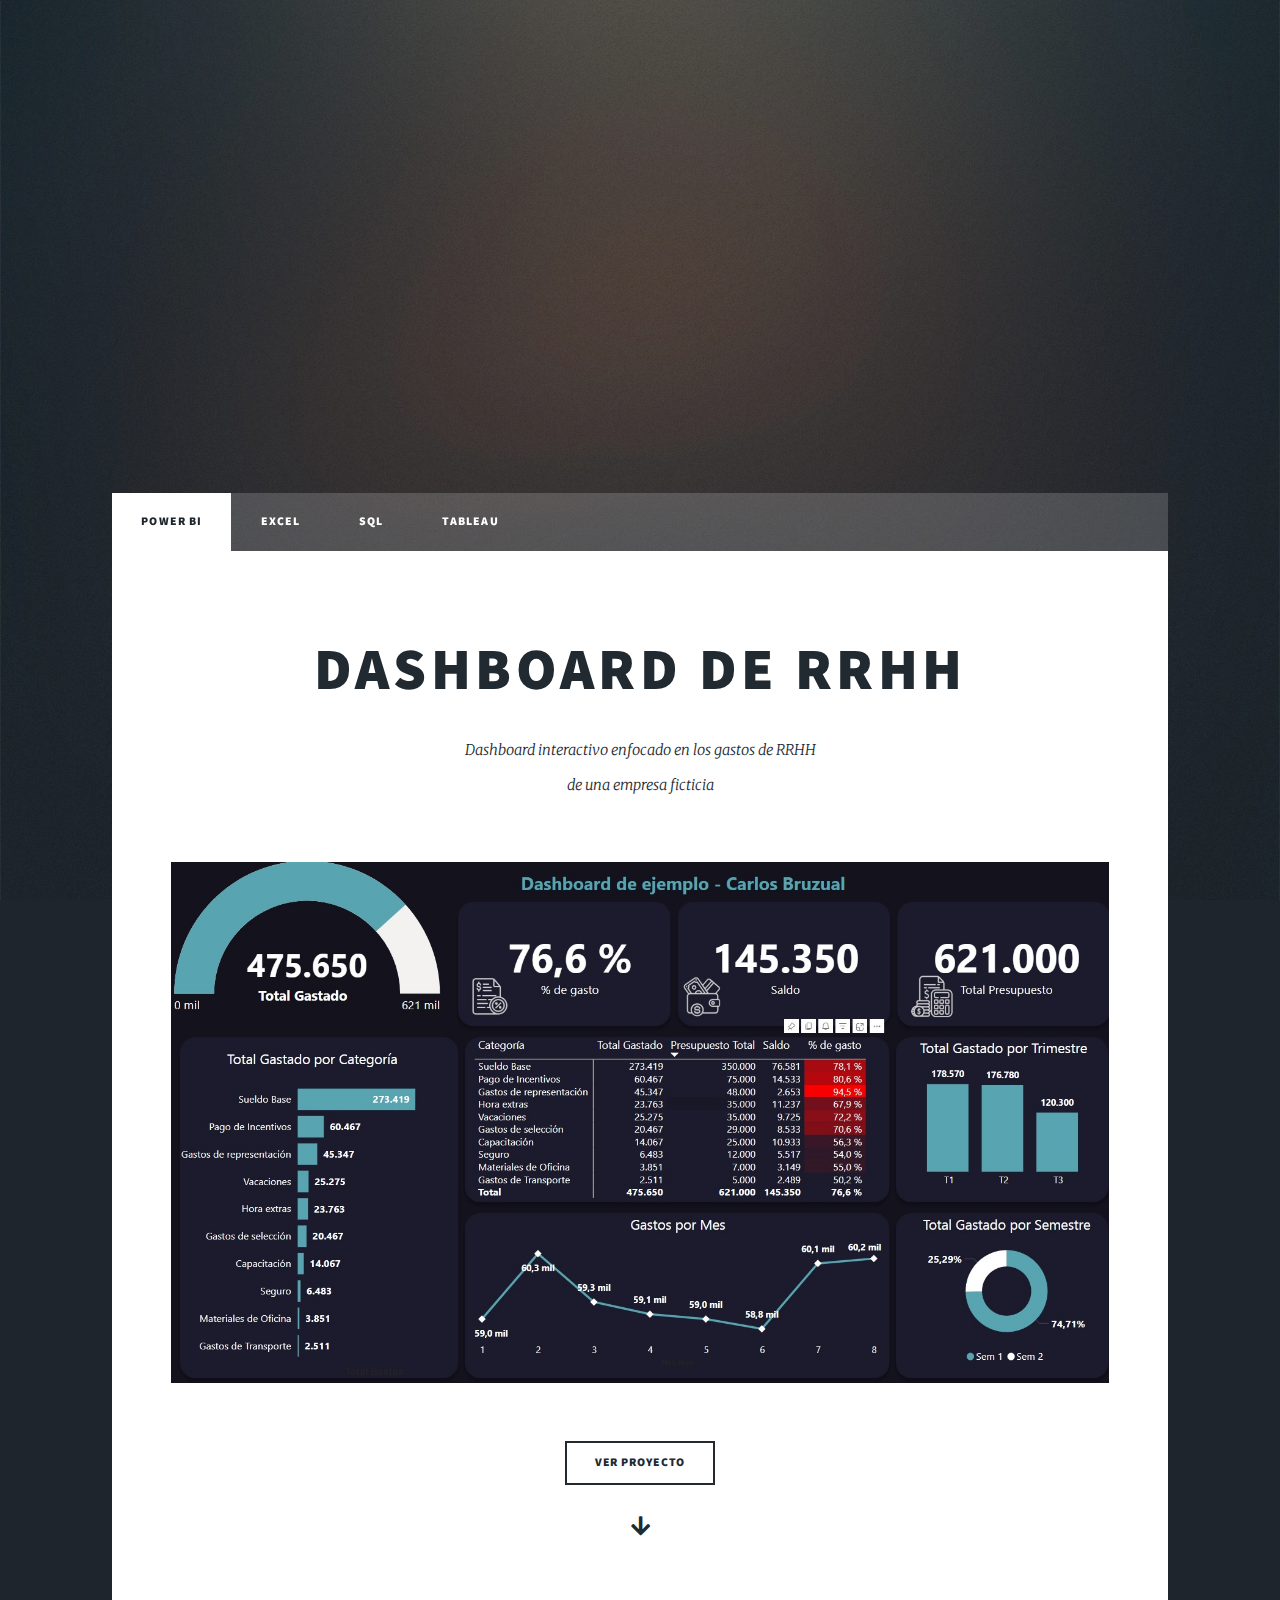
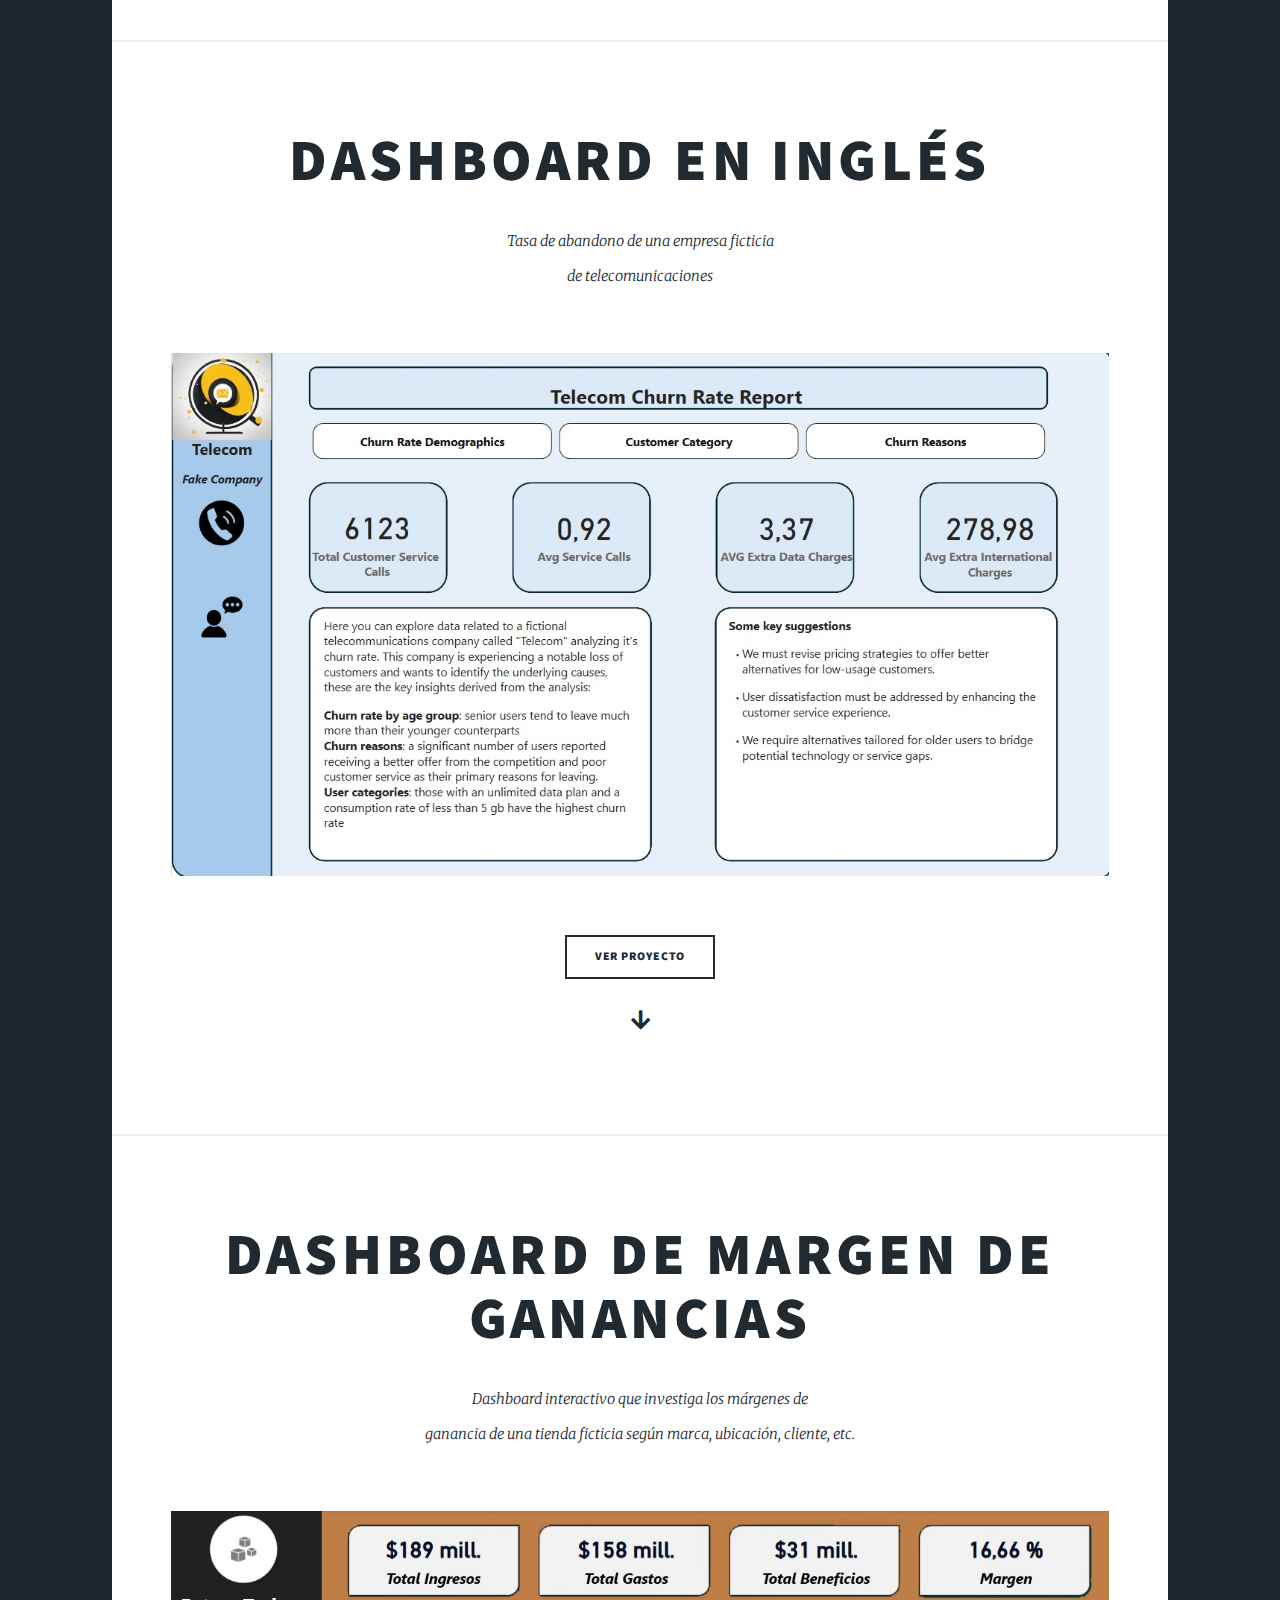
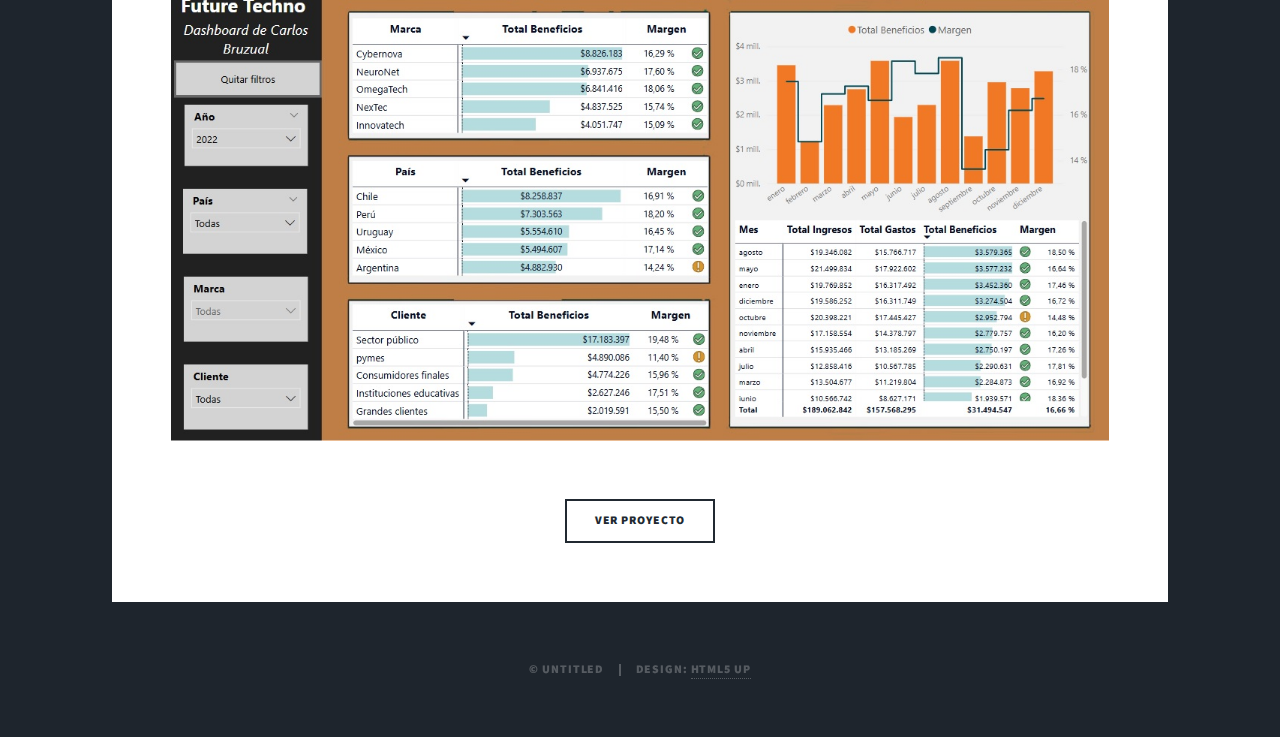
==== commit 688ead5e: "Update index.html" ====
--- a/index.html
+++ b/index.html
@@ -15,7 +15,7 @@
 			<!-- Intro -->
 			<div id="intro">
 				<h1>Portafolio de Carlos Bruzual<br /></h1>
-				<p>Proyectos en SQL, Power Bi, Tableau y Excel</p>
+				<p>Proyectos en Power Bi, Excel, SQL y Tableau</p>
 				<ul class="actions">
 					<li><a href="#main" class="button icon solid solo fa-arrow-down scrolly">Continuar</a></li>
 				</ul>
@@ -104,4 +104,4 @@
 		<script src="assets/js/main.js"></script>
 
 	</body>
-</html>+</html>
--- a/assets/css/main.css
+++ b/assets/css/main.css
@@ -3313,7 +3313,7 @@
 		cursor: default;
 		text-align: center;
 		z-index: 1;
-		min-height: 100vh;
+		min-height: 30vh;
 	}
 
 		#intro input, #intro select, #intro textarea {
@@ -4689,4 +4689,4 @@
 			visibility: visible;
 		}
 
-	}+	}
